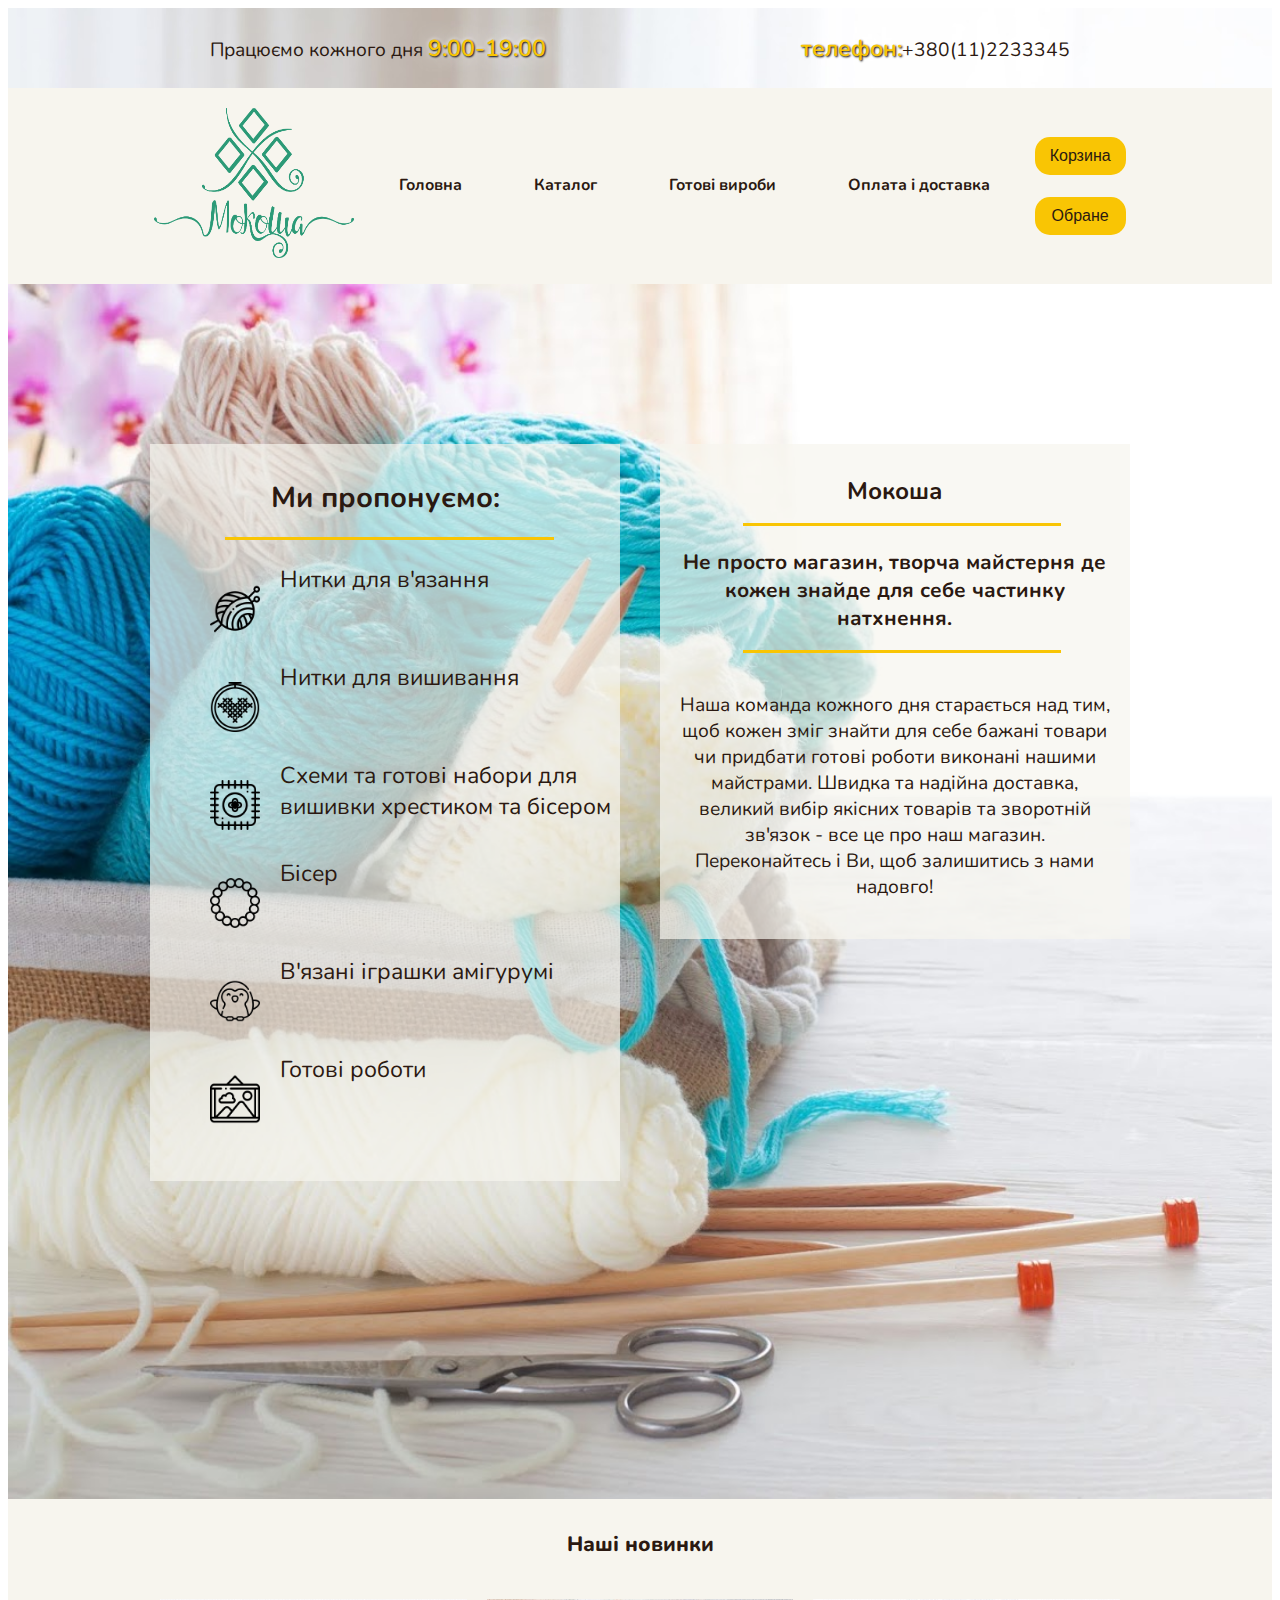
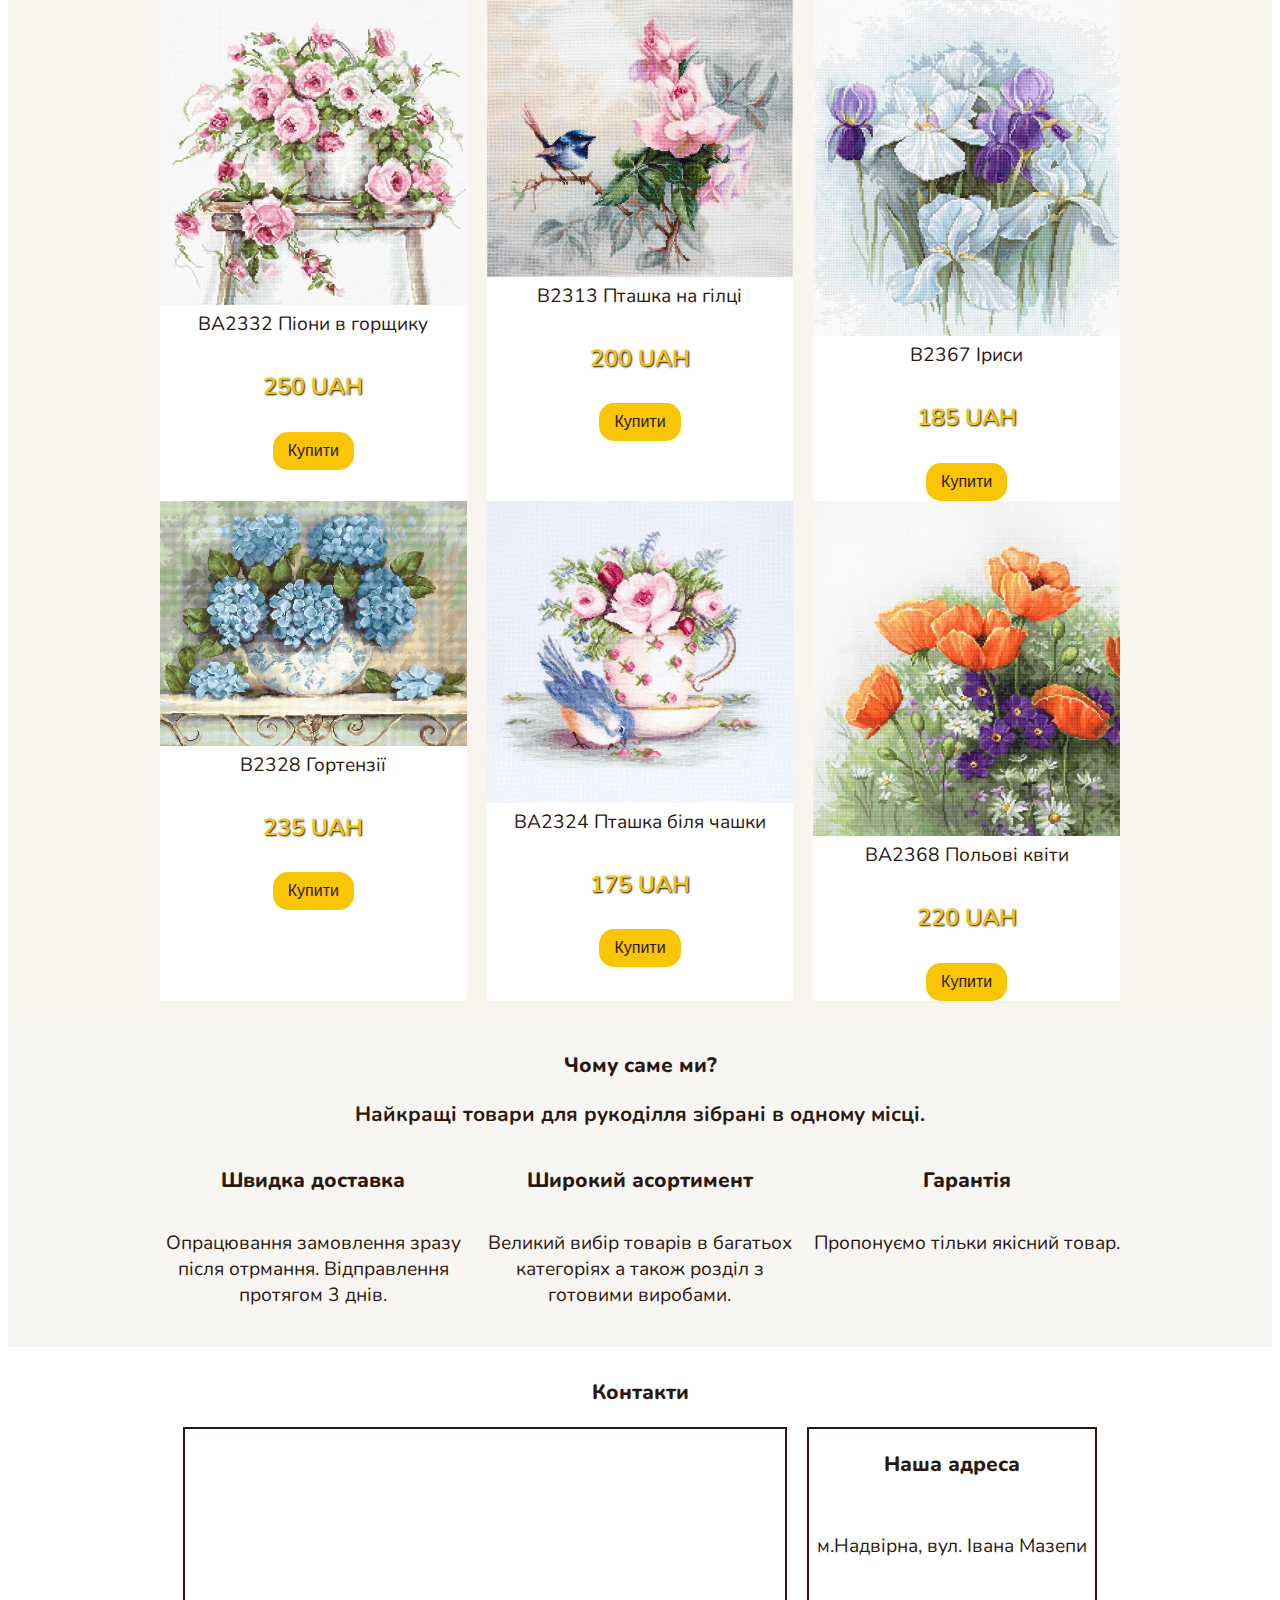
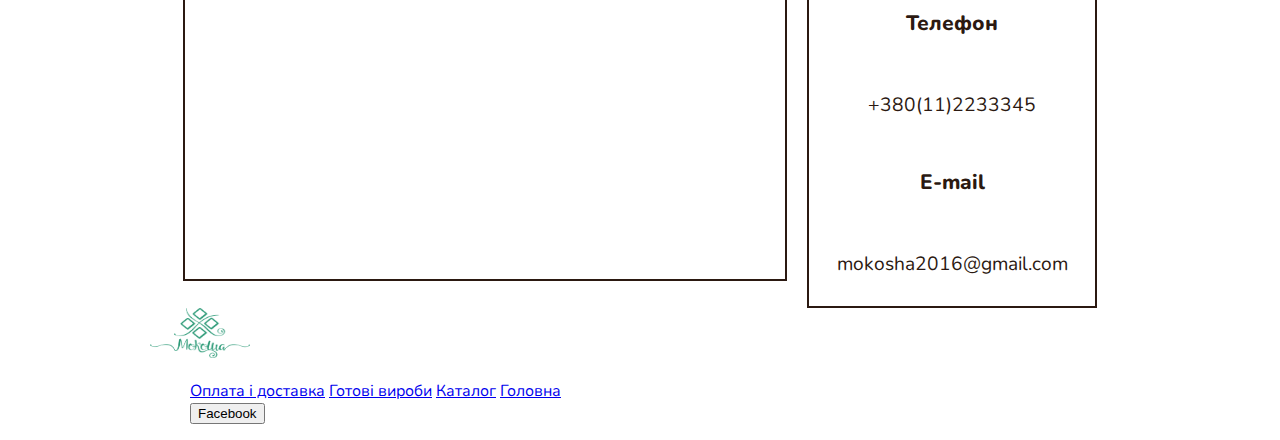
==== index.html @ 8ebbb47b "Sample" ====
<!DOCTYPE html>
<html lang="uk">

<head>
    <meta charset="UTF-8">
    <meta name="viewport" content="width=device-width, initial-scale=1.0">
    <title>Мокоша</title>
    <link rel="icon" href="img/mokosha.logo.jpg">
    <link rel="stylesheet" href="https://cdnjs.cloudflare.com/ajax/libs/font-awesome/4.7.0/css/font-awesome.min.css">
    <link rel="stylesheet" href="css/index.css">
</head>

<body>
    <header>
        <div class="subheader">
            <div class="info container">
                <ul>
                    <li>Працюємо кожного дня <span class="selected">9:00-19:00</span></li>
                    <li><span class="selected">телефон:</span>+380(11)2233345</li>
                </ul>
            </div>
        </div>
        <div class="header_body">
            <nav class="header_menu container">
                <div class="header_logo">
                    <a href="index.html">
                        <img src="img/new-logo.png" alt="Мокоша" width="200" height="150">
                    </a>
                </div>
                <div class="navbar">
                    <div class="underline">
                        <ul class="menu-list">
                            <li><a href="#головна">Головна</a></li>
                            <li><a href="#каталог">Каталог</a></li>
                            <li><a href="#готові_вироби">Готові вироби</a></li>
                            <li><a href="payment.html" target="_blank">Оплата і доставка</a></li>
                        </ul>
                    </div>
                </div>
                <div class="controls">
                    <button class="btn">Корзина</button> </br>
                    <button class="btn">Обране</button>
                </div>
            </nav>
        </div>
    </header>
    <main>
        <div class="proposition">
            <div class="container">
                <div class="textcols-left">
                    <h1>Ми пропонуємо:</h1>
                    <div class="divider"></div>
                    <ul>
                        <div class="crochet">
                            <div class="img"><img class="icon" src="img/knitting.png" alt="Вязання" width="50px"
                                    height="50px"></div>
                            <li>Нитки для в'язання</li>
                        </div>
                        <div class="crochet">
                            <div class="img"><img class="icon" src="img/embroidery.png" alt="Вишивка" width="50px"
                                    height="50px"></div>
                            <li>Нитки для вишивання</li>
                        </div>
                        <div class="crochet">
                            <div class="img"><img class="icon" src="img/sewing.png" alt="Бісер" width="50px"
                                    height="50px"></div>
                            <li>Схеми та готові набори для вишивки хрестиком та бісером</li>
                        </div>
                        <div class="crochet">
                            <div class="img"><img class="icon" src="img/beads.png" alt="Вишивка" width="50px"
                                    height="50px"></div>
                            <li>Бісер</li>
                        </div>
                        <div class="crochet">
                            <div class="img"><img class="icon" src="img/penguin.png" alt="Вишивка" width="50px"
                                    height="50px"></div>
                            <li>В'язані іграшки амігурумі</li>
                        </div>
                        <div class="crochet">
                            <div class="img"><img class="icon" src="img/paint.png" alt="Вишивка" width="50px"
                                    height="50px"></div>
                            <li>Готові роботи</li>
                    </ul>
                </div>
                <div class="textcols-right">
                    <h1>Мокоша</h1>
                    <div class="divider"></div>
                    <h2>Не просто магазин, творча майстерня де кожен знайде для себе частинку натхнення.</h2>
                    <div class="divider"></div>
                    <p>
                        Наша команда кожного дня старається над тим, щоб кожен зміг знайти для себе бажані товари чи
                        придбати готові
                        роботи виконані нашими майстрами.
                        Швидка та надійна доставка, великий вибір якісних товарів та зворотній зв'язок - все це про
                        наш
                        магазин.
                        Переконайтесь і Ви, щоб залишитись з нами надовго!
                    </p>
                </div>
            </div>
        </div>
        <section id="products-list">
            <div class="container">
                <h3>Наші новинки</h3>
                <div class="new-products">
                    <div class="pictures">
                        <img src="img/flower-pink.jpeg" alt="Піони" class="adaptive">
                        <a href="notebook.html">BA2332 Піони в горщику</a>
                        <p><span class="selected">250 UAH </span></p>
                        <button class="products-button"> Купити </button>
                    </div>
                    <div class="pictures">
                        <img src="img/bird.jpg" alt="Пташка" class="adaptive">
                        <a href="notebook.html">B2313 Пташка на гілці</a>
                        <p> <span class="selected">200 UAH </span></p>
                        <button class="products-button"> Купити </button>
                    </div>
                    <div class="pictures">
                        <img src="img/iris.jpg" alt="Іриси" class="adaptive">
                        <a href="notebook.html">B2367 Іриси</a>
                        <p> <span class="selected">185 UAH </span></p>
                        <button class="products-button"> Купити </button>
                    </div>
                    <div class="pictures">
                        <img src="img/flower-blue.jpg" alt="Голубі квіти" class="adaptive">
                        <a href="notebook.html">B2328 Гортензії</a>
                        <p> <span class="selected">235 UAH </span></p>
                        <button class="products-button"> Купити </button>
                    </div>
                    <div class="pictures">
                        <img src="img/bird-cup.jpg" alt="Пташка біля чашки" class="adaptive">
                        <a href="notebook.html">BA2324 Пташка біля чашки</a>
                        <p> <span class="selected">175 UAH </span></p>
                        <button class="products-button"> Купити </button>
                    </div>
                    <div class="pictures">
                        <img src="img/flower-red.jpg" alt="Маки" class="adaptive">
                        <a href="notebook.html">BA2368 Польові квіти</a>
                        <p> <span class="selected">220 UAH </span></p>
                        <button class="products-button"> Купити </button>
                    </div>
                </div>
            </div>
        </section>
        <section id="why-us">
            <div class="container">
                <h3>Чому саме ми?</h3>
                <h2>Найкращі товари для рукоділля зібрані в одному місці.</h2>
                <div class="choose-us">
                    <div class="column1">
                        <h3>Швидка доставка</h3>
                        <p>Опрацювання замовлення зразу після отрмання. Відправлення протягом 3 днів.</p>
                    </div>
                    <div class="column2">
                        <h3>Широкий асортимент</h3>
                        <p>Великий вибір товарів в багатьох категоріях а також розділ з готовими виробами.</p>
                    </div>
                    <div class="column3">
                        <h3>Гарантія</h3>
                        <p>Пропонуємо тільки якісний товар.</p>
                    </div>
                </div>
            </div>
        </section>
        <section id="contacts">
            <div class="container">
                <h3>Контакти</h3>
                <div class="map">
                    <iframe
                        src="https://www.google.com/maps/embed?pb=!1m18!1m12!1m3!1d622.1805785042808!2d24.56823233438469!3d48.6345446676721!2m3!1f0!2f0!3f0!3m2!1i1024!2i768!4f13.1!3m3!1m2!1s0x473732f13be8ebcd%3A0x3948880768975fbc!2z0LLRg9C70LjRhtGPINCT0LXRgtGM0LzQsNC90LAg0JzQsNC30LXQv9C4LCA0LCDQndCw0LTQstGW0YDQvdCwLCDQhtCy0LDQvdC-LdCk0YDQsNC90LrRltCy0YHRjNC60LAg0L7QsdC70LDRgdGC0YwsIDc4NDAw!5e0!3m2!1sru!2sua!4v1612436521839!5m2!1sru!2sua"
                        width="600" height="450" frameborder="0" style="border:0;" allowfullscreen=""
                        aria-hidden="false" tabindex="0"></iframe>
                </div>
                <div class="address">
                    <h3>Наша адреса</h3>
                    <p>м.Надвірна, вул. Івана Мазепи</p>
                    <h3>Телефон</h3>
                    <p>+380(11)2233345</p>
                    <h3>E-mail</h3>
                    <p>mokosha2016@gmail.com</p>
                </div>
            </div>
        </section>
    </main>
    <footer>
        <div class="container">
            <div class="footer-logo">
                <a href="#головна"><img src="img/new-logo.png" alt="Мокоша" width="100" height="50"></a>
            </div>
            <ul>
            <a href="payment.html">Оплата і доставка</a>
            <a href="#готові_вироби">Готові вироби</a>
            <a href="#каталог">Каталог</a>
            <a href="#головна">Головна</a>
            <form action="https://www.facebook.com/mokosharukodillya/?view_public_for=492783671109641">
                <input type="submit" value="Facebook" />
            </form>
            </ul>
        </div>
    </footer>
</body>

</html>
---- css/index.css ----
@import url('https://fonts.googleapis.com/css2?family=Nunito:wght@300;400;600;700;800&display=swap');

:root {
    font-family: 'Nunito', sans-serif;
    --main-color: #2b1911;
    --accent-color: white;
    scroll-behavior: smooth;
}

.container {
    max-width: 980px;
    margin: auto;
}

.subheader {
    background-image: url(../img/light-back.jpg);
    background-size: cover;
}


.info ul{
    list-style-type: none;
    display: flex;
    justify-content: space-between;
    flex-wrap: wrap;
    align-items: center;
    padding: 0 60px 0 60px;
    height: 80px;
    color: var(--main-color);
    font-size: 1.2em;
    font-weight: 400; 
    margin-top: 0;
    margin-bottom: 0;
}

.selected {
    color: #F9C504;
    font-weight: 600;
    font-style: bold;
    font-size: 1.2em;
    text-shadow: 1px 1px 2px black, 0 0 1em white, 0 0 0.2em white;
}

.header_body {
  background-color: #F7F5EE;  
  padding: 20px;
}

header nav {
    display: flex;
    flex-direction: row;
    justify-content: space-around;
    align-items: center; 
    background-color: #F7F5EE;
    padding: 20px;
    margin: 0;
    padding-bottom: 0px;
    padding: 0 0 0 0;
}
.header_logo {
  padding-right: 0;
  padding: 0 0 0 0;
}

header nav .navbar ul {
    display: flex;
    list-style-type: none;  
    padding: 0 0 0 0; 
}
 ul .menu-list {
    padding: 0 0 0 0;
 }

.menu-list a {
    float: left;
    margin: 0 20px;
    text-decoration: none;
    color: var(--main-color);
    font-size: 1em;
    font-weight: 700;
    padding-left: 0;
}

.underline {
    overflow: hidden;
    background-color: #F7F5EE;
  }
  
.underline a {
    float: left;
    padding: 14px 16px;
    border-bottom: 3px solid transparent;
  }
  
.underline a:hover {
    border-bottom: 3px solid #F9C504;
  }
  
.underline a.active {
    border-bottom: 3px solid #F9C504;
  }
  
.controls {
    display: flex;
    flex-direction: column;
    justify-content: space-around;
}

.controls .btn {
    display: flex;
    flex-direction: column;
    justify-content: space-around;
    flex-wrap: wrap;
    padding: 10px 15px;
    font-size: 1rem;
    cursor: pointer;
    text-align: center;
    text-decoration: none;
    outline: none;
    color: var(--main-color);
    background-color: #F9C504;
    border: none;
    border-radius: 15px;
}

.controls .btn:hover {background-color: #F9C504}

.controls .btn:active {
    background-color: #F9C504;
    transform: translateY(4px);
}

.controls .btn {
    display: flex;
    flex-flow: column wrap;
    justify-content: space-around;
}

 header nav .controls .fa {
     display: block;
}

.controls .btn {
    display: flex;
    flex-direction: column;
}

.products-button {
    display: inline-block;
    flex-wrap: wrap;
    padding: 10px 15px;
    font-size: 1rem;
    cursor: pointer;
    text-align: center;
    text-decoration: none;
    outline: none;
    color: var(--main-color);
    background-color: #F9C504;
    border: none;
    border-radius: 15px;

}

.products-button:hover {background-color: #F9C504}

.products-button:active {
    background-color: #F9C504;
    transform: translateY(4px);
}

main .proposition {
    background-image: url(../img/backgound2.jpg);
    background-size: cover;
    color: var(--main-color);
    padding: 10em 5em 35em 5em;
}

.textcols-left {
	float: left;
    width: 48%;
    background: rgba(247,245,238,0.7);
    list-style-type: none;
    font-size: 1.2em;
    padding: 15px 0 10px 0;
}
.textcols-right {
	margin-left: 52%;
    background: rgba(247,245,238,0.7);
    padding: 15px 8px 10px 8px;
}

.news {
    padding: 5em 5em 35em 5em;
}

.carousel-container {
    max-width: 500px;
    margin: auto;
    height: 20px;
}

main .textcols-item {
    display: flex;
	flex-direction: column;
	flex-basis: 100%;
	flex: 1;
    height: 48%;
    background-color: #F7F5EE;
    margin: 17px;
    padding: 3em;
}

.textcols-item + .textcols-item {
    margin-left: 4%;
    background: rgba(247,245,238,0.5);
    margin: 17px;
}

.crochet {
    display: flex;
    list-style-type: none;
    font-size: 1.2em;
    font-weight: 400;
    padding: 0;
}

.divider {
    height: 5px;
    width: 70%;
    position: relative;
    border-top: 3px solid #F9C504;
    margin: 0 10px 0 75px;
    display: flex;
    flex-wrap: wrap;
    
}

.icon {
    margin: 20px;
}

#products-list{
 background-color: #F7F5EE;
 padding: 10px 0 20px 0;
}

.new-products {
    display: grid;
    grid-template-columns: 1fr 1fr 1fr;
    padding-top: 20px;
}
.adaptive {
    width: 100%;
    height: auto;
}

.pictures{
 text-align: center;
 margin:0 10px 0 10px;
 background-color: white;
}

.pictures a {
    text-decoration: none;
    text-align: center;
    color: var(--main-color);
    font-size: 1.2em;
}

h1 {
    color: var(--main-color);
    font-size: 1.5em;
    font-weight: 700; 
    text-align: center; 
}

h2 {
   text-align: center;
   color: var(--main-color);
   font-size: 1.3em;
   font-weight: 700;  
}

h3 {
   text-align: center;
   color: var(--main-color);
   font-size: 1.3em;
   font-weight: 800;
}

p {
    color: var(--main-color);
    padding: 15px 8px 10px 8px;
    text-align: center;
    font-size: 1.2em;
}

.news img {
   padding: 0.7rem;
}

#why-us {
   background-image: url(../img/light-back.jpg);
   box-shadow: inset 0 0 0 1000px rgba(242,237,232,0.5);
   background-attachment: fixed;
   background-position: center;
   background-repeat: no-repeat;
   background-size: cover;
   margin: 0 0 10px 0;
   padding: 10px 0 10px 0;
}

.choose-us {
    display: grid;
    grid-template-columns: 1fr 1fr 1fr;
}

#contacts{
    display: flex;
}

.map {
    display: flex;
    float: left;
    border: 2px solid var(--main-color);
    margin-right: 20px;
 
}

.address {
    display: flex;
    float: right;
    flex-direction: column;
    border: 2px solid var(--main-color);
   
}
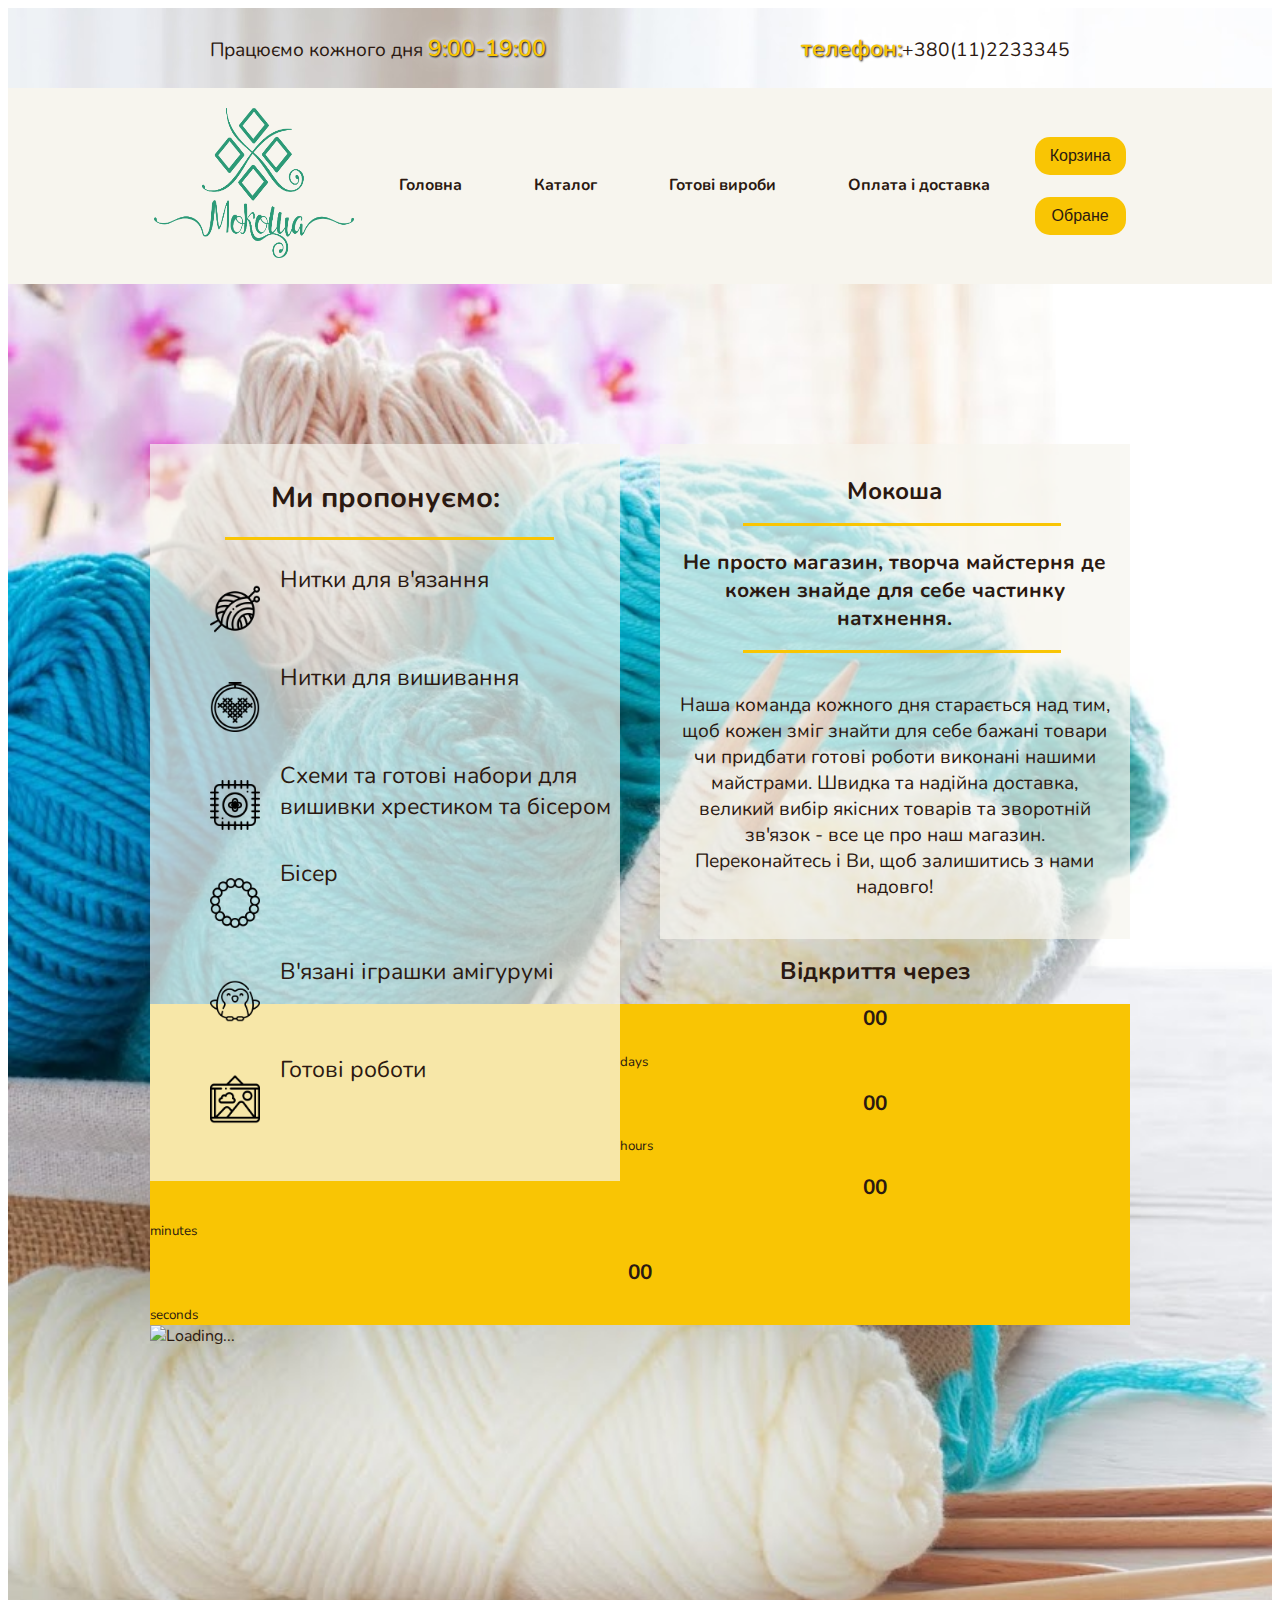
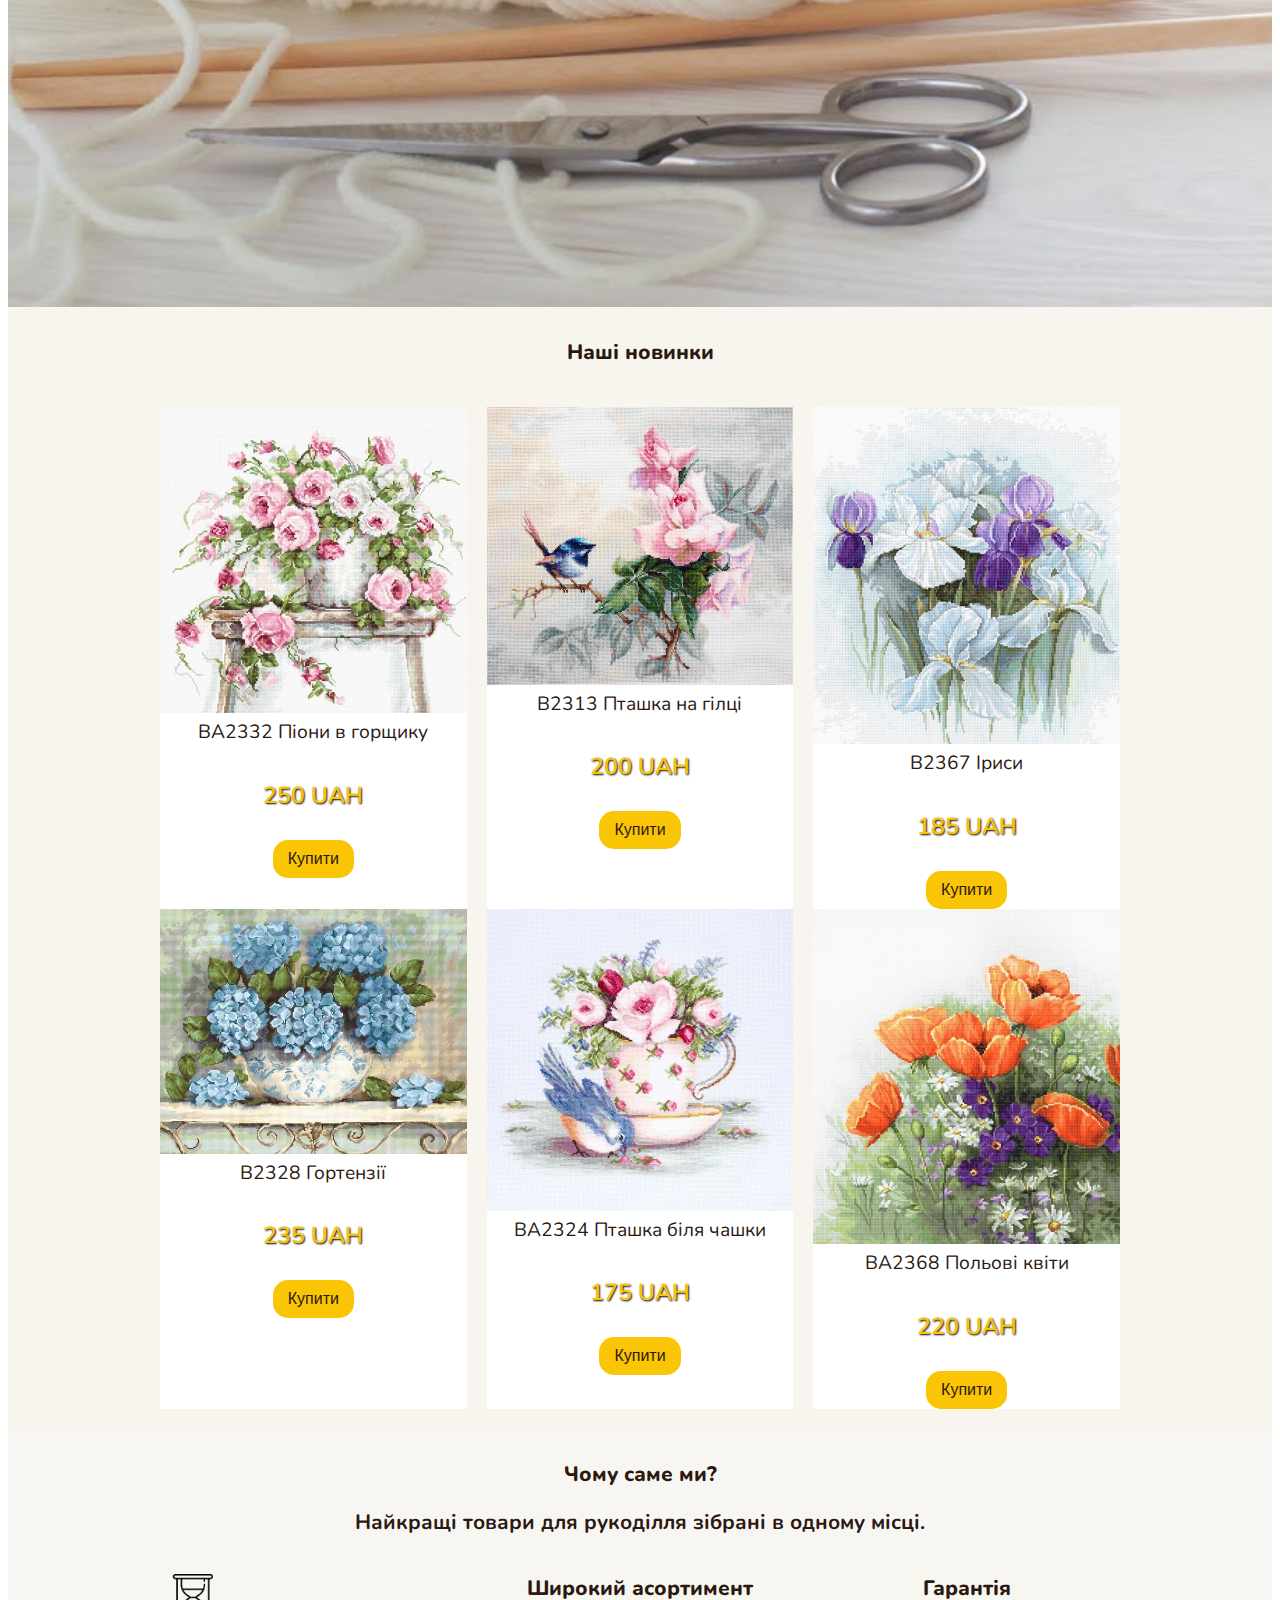
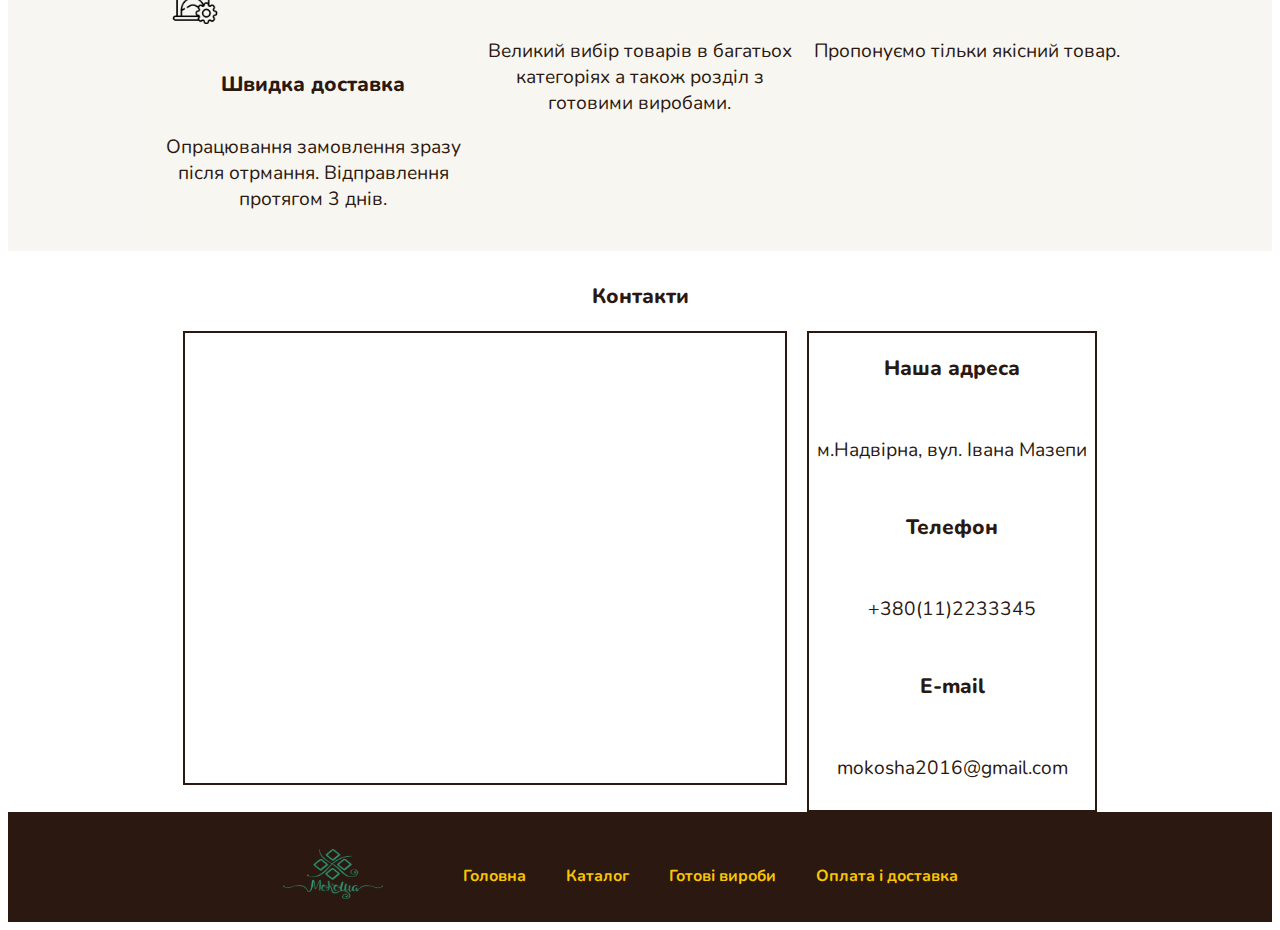
==== commit f76c48f6: "Mokosha" ====
--- a/index.html
+++ b/index.html
@@ -97,6 +97,31 @@
                         Переконайтесь і Ви, щоб залишитись з нами надовго!
                     </p>
                 </div>
+                <div class="countdown-clock">
+                   
+                    <h1>Відкриття через</h1>
+
+                    <div id="countdown" class="countdown">
+                        <div class="time">
+                            <h2 id="days">00</h2>
+                            <small>days</small>
+                        </div>
+                        <div class="time">
+                            <h2 id="hours">00</h2>
+                            <small>hours</small>
+                        </div>
+                        <div class="time">
+                            <h2 id="minutes">00</h2>
+                            <small>minutes</small>
+                        </div>
+                        <div class="time">
+                            <h2 id="seconds">00</h2>
+                            <small>seconds</small> 
+
+                        </div>
+                    </div>
+                </div>
+                <img src="./img/spinner.gif" alt="Loading..." id="loading" class="loading" />
             </div>
         </div>
         <section id="products-list">
@@ -148,6 +173,8 @@
                 <h2>Найкращі товари для рукоділля зібрані в одному місці.</h2>
                 <div class="choose-us">
                     <div class="column1">
+                        <div class="center-icon"><img class="icon" src="img/time-management.png" alt="Швидка доставка"
+                                width="50px" height="50px"></div>
                         <h3>Швидка доставка</h3>
                         <p>Опрацювання замовлення зразу після отрмання. Відправлення протягом 3 днів.</p>
                     </div>
@@ -183,21 +210,23 @@
         </section>
     </main>
     <footer>
-        <div class="container">
-            <div class="footer-logo">
-                <a href="#головна"><img src="img/new-logo.png" alt="Мокоша" width="100" height="50"></a>
-            </div>
-            <ul>
-            <a href="payment.html">Оплата і доставка</a>
-            <a href="#готові_вироби">Готові вироби</a>
-            <a href="#каталог">Каталог</a>
-            <a href="#головна">Головна</a>
-            <form action="https://www.facebook.com/mokosharukodillya/?view_public_for=492783671109641">
-                <input type="submit" value="Facebook" />
-            </form>
-            </ul>
-        </div>
+        <section id="last-info">
+            <div class="container">
+                <div class="footer-logo">
+                    <a href="#головна"><img src="img/new-logo.png" alt="Мокоша" width="100" height="50"></a>
+                </div>
+                <div class="infobox">
+                    <ul>
+                        <a href="payment.html">Оплата і доставка</a>
+                        <a href="#готові_вироби">Готові вироби</a>
+                        <a href="#каталог">Каталог</a>
+                        <a href="#головна">Головна</a>
+                    </ul>
+                </div>
+            </div>
+        </section>
     </footer>
+    <script src="js/index.js"></script>
 </body>
 
 </html>--- a/css/index.css
+++ b/css/index.css
@@ -335,3 +335,64 @@
    
 }
 
+#last-info {
+    background-color: var(--main-color);
+    background-size: cover;
+    display: flex;
+    justify-content: space-around;
+    padding: 20px 5px 0 5px;
+    border: 20px 5px 0 5px;
+    height: 90px;
+}
+
+.footer-logo {
+    display: flex;
+    float: left;
+    flex-direction: column;
+}
+
+.infobox {
+    display: flex;
+    float: right;
+    flex-direction: row;
+    justify-content: space-around;
+    list-style-type: none;
+    margin: 0 20px;
+    text-decoration: none;
+    color: var(--main-color);
+    font-size: 1em;
+    font-weight: 700;
+    padding-left: 0;
+}
+
+.infobox ul a {
+    display: flex;
+    float: right;
+    flex-direction: row;
+    justify-content: space-around;
+    list-style-type: none;
+    margin: 0 20px;
+    text-decoration: none;
+    color:#F9C504;
+}
+
+.column1, .column2, .column3 {
+    background: rgba(247,245,238,0.5);
+}
+
+.countdown {
+    display: block;
+    justify-content: space-around;
+    background-color: #F9C504;
+
+}
+
+
+
+#year .year{
+    display: flex;
+    align-items: center;
+    justify-content: center;
+    
+}
+
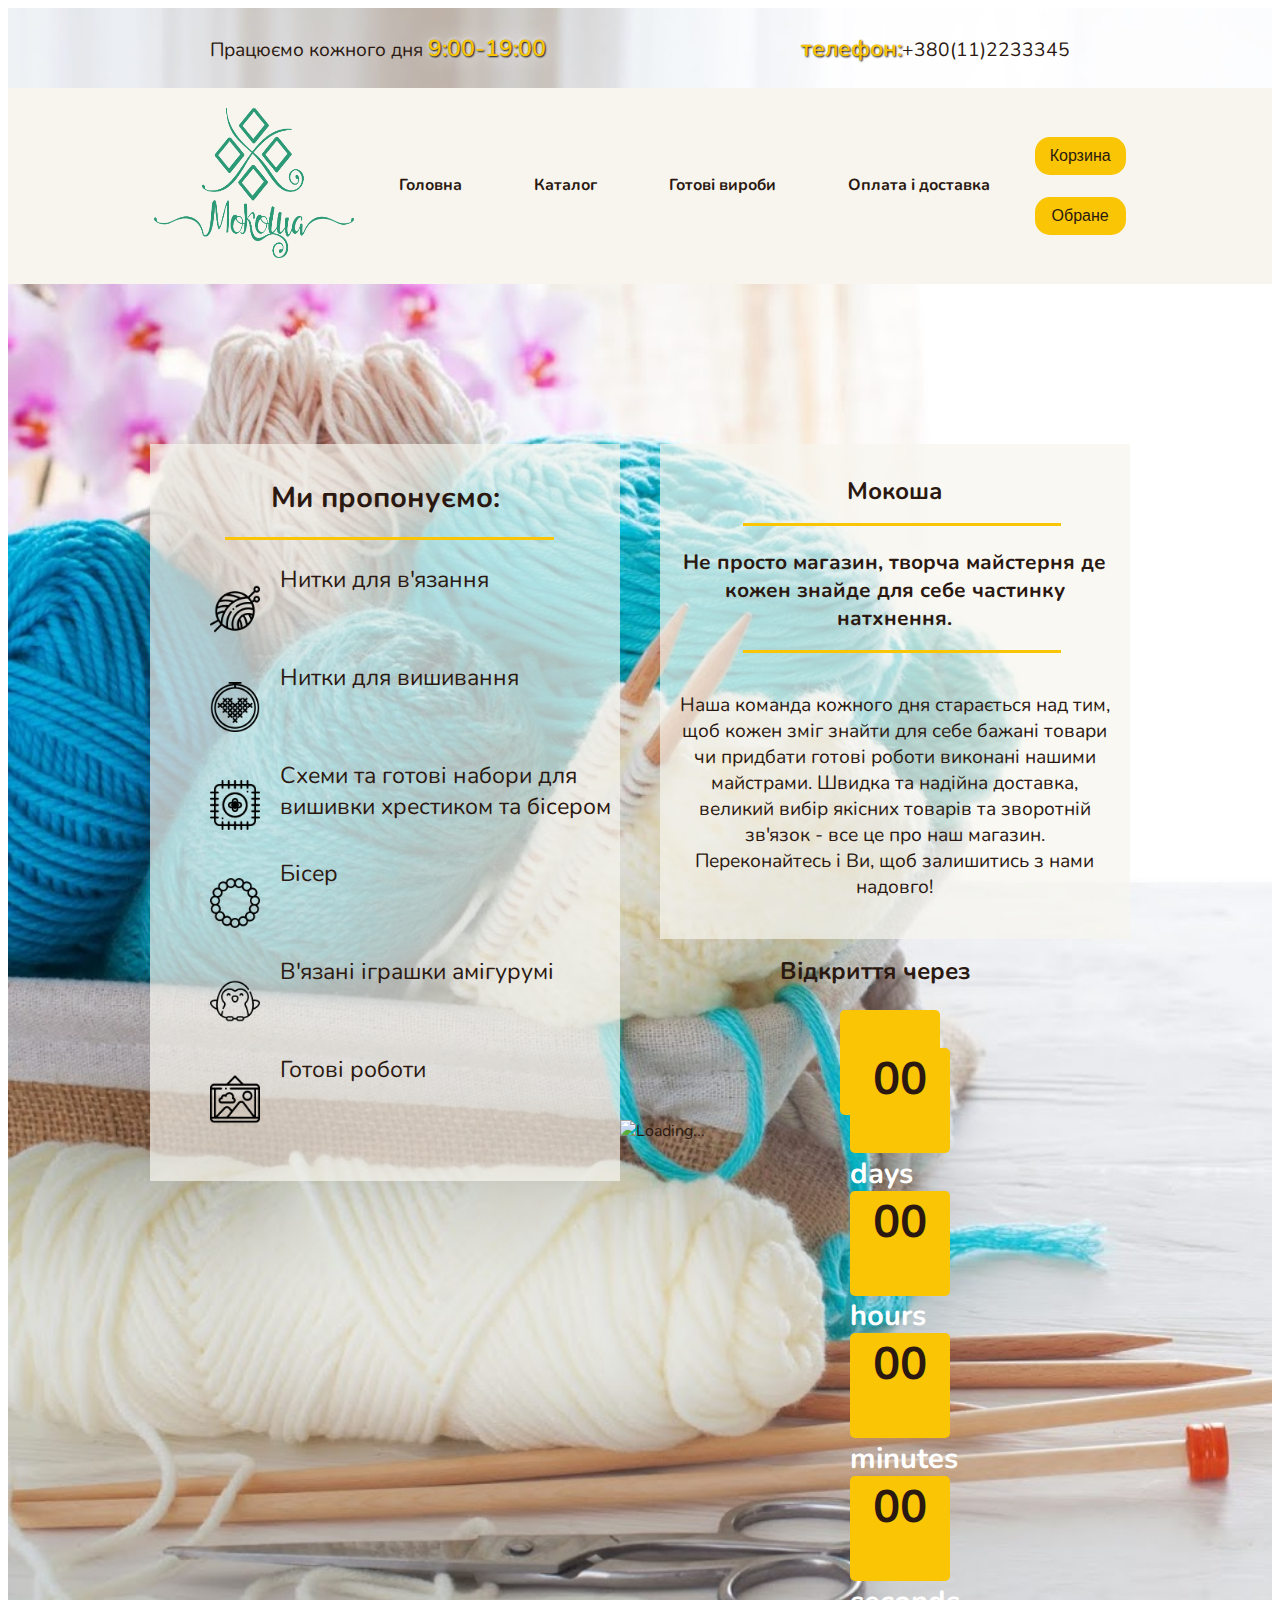
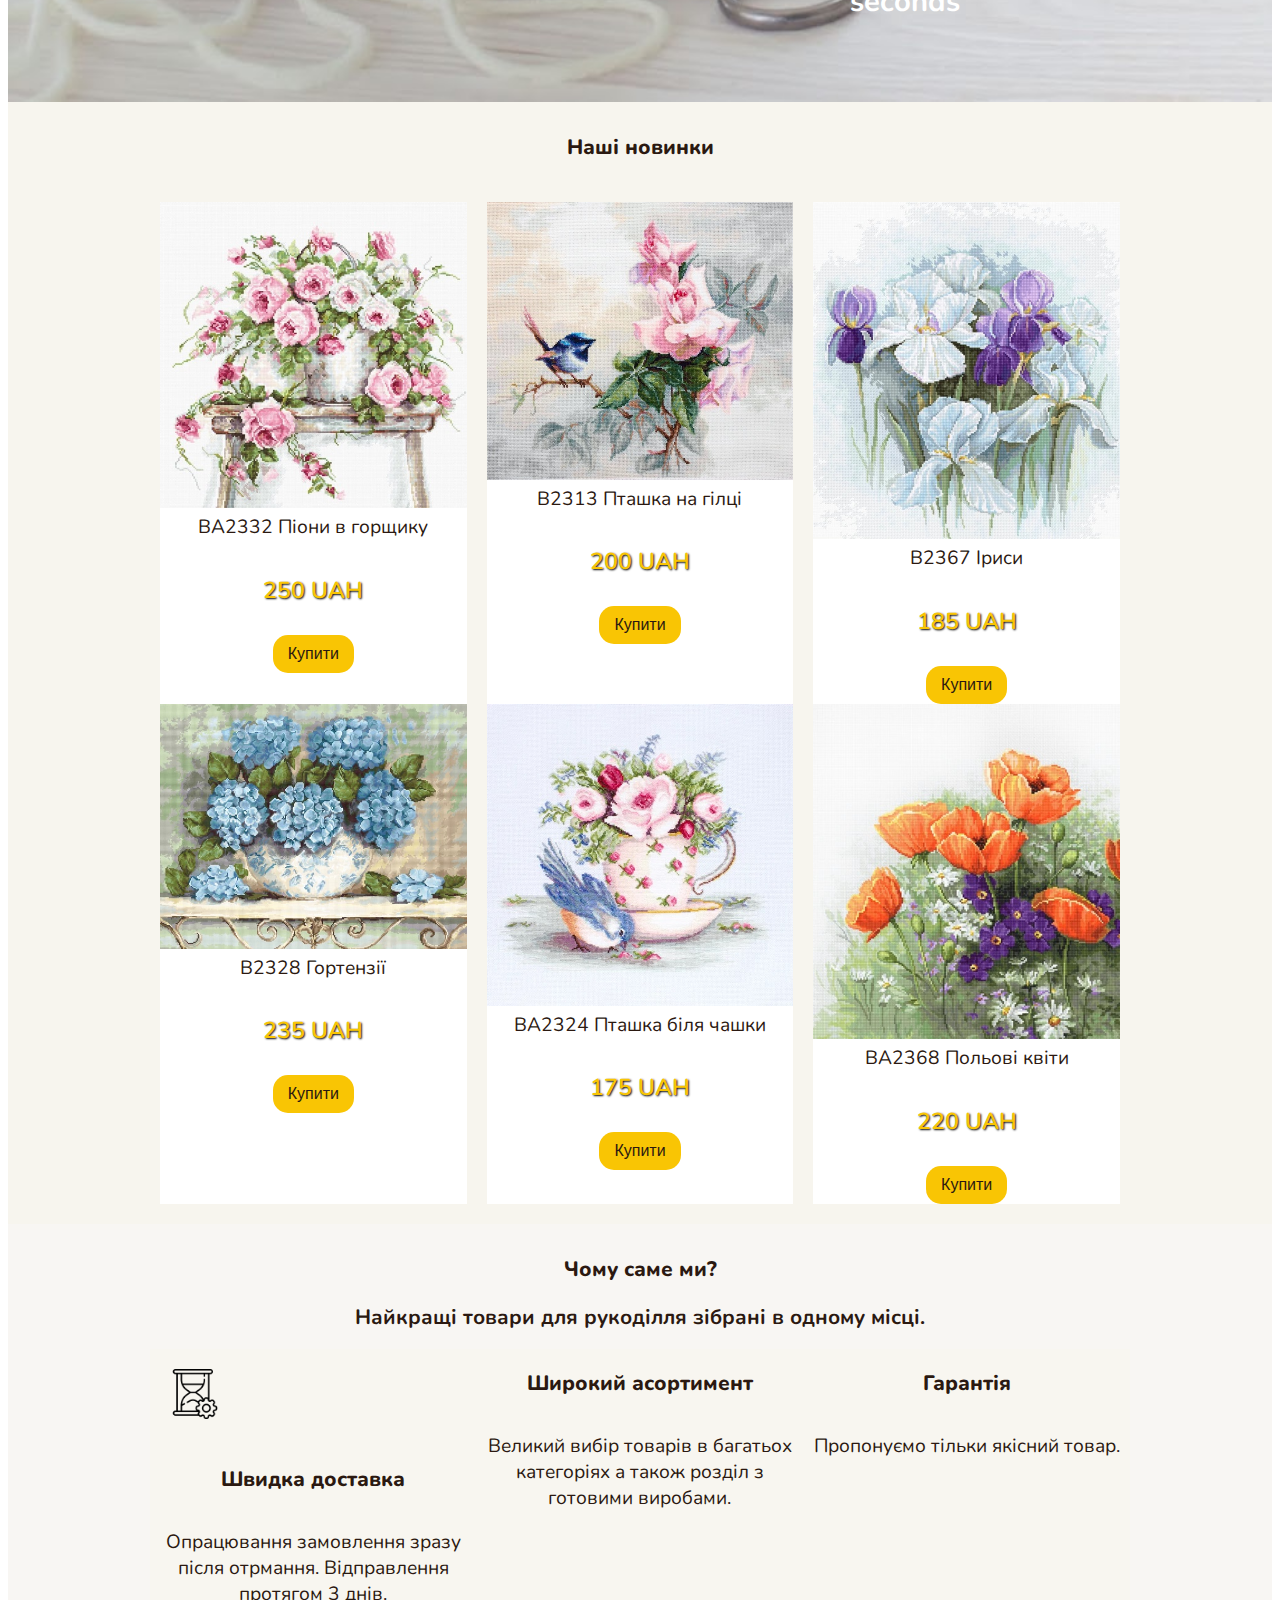
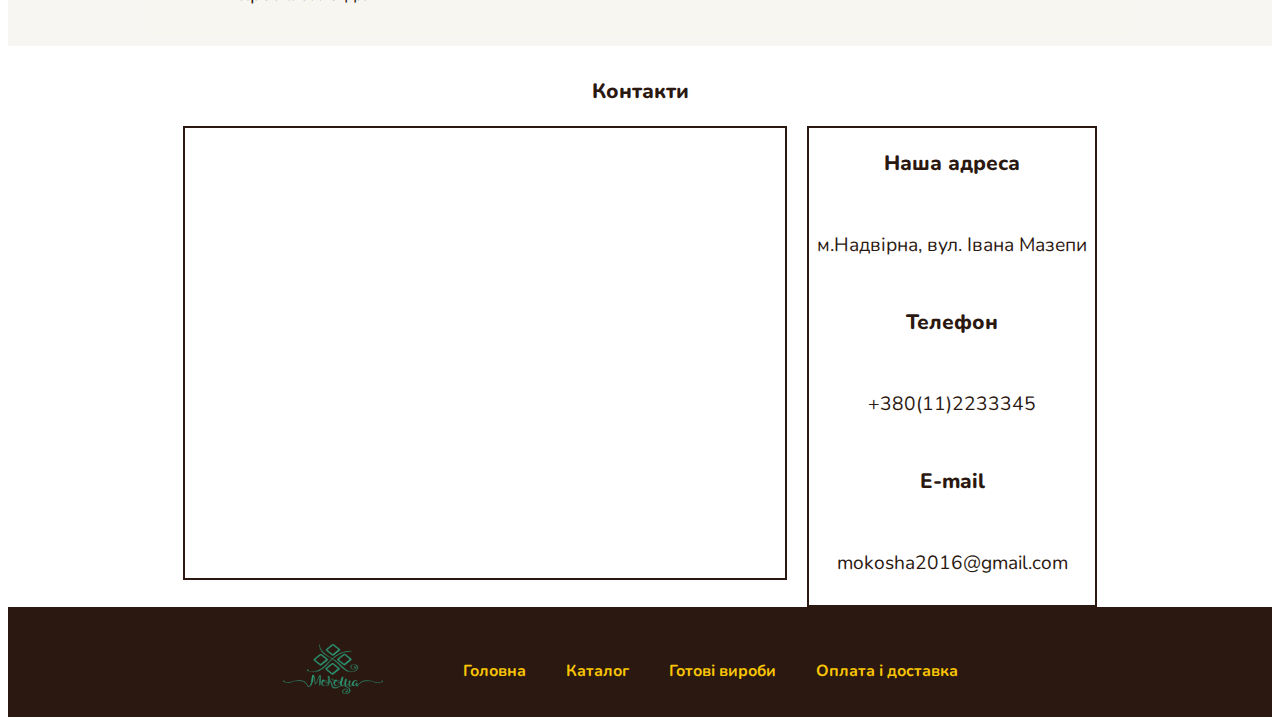
==== commit b55b3c33: "MokoshaJS" ====
--- a/index.html
+++ b/index.html
@@ -97,11 +97,16 @@
                         Переконайтесь і Ви, щоб залишитись з нами надовго!
                     </p>
                 </div>
+                <!--<div id="timer" class="flex-wrap d-flex justify-content-center">
+                    <div id="days" class="align-items-center flex-column d-flex justify-content-center"></div>
+                    <div id="hours" class="align-items-center flex-column d-flex justify-content-center"></div>
+                    <div id="minutes" class="align-items-center flex-column d-flex justify-content-center"></div>
+                    <div id="seconds" class="align-items-center flex-column d-flex justify-content-center"></div>
+                </div>-->
+
+                <h1>Відкриття через</h1>
                 <div class="countdown-clock">
-                   
-                    <h1>Відкриття через</h1>
-
-                    <div id="countdown" class="countdown">
+                    <div id="countdown">
                         <div class="time">
                             <h2 id="days">00</h2>
                             <small>days</small>
@@ -116,11 +121,10 @@
                         </div>
                         <div class="time">
                             <h2 id="seconds">00</h2>
-                            <small>seconds</small> 
-
-                        </div>
-                    </div>
-                </div>
+                            <small>seconds</small>
+                        </div>
+                    </div>
+               </div>
                 <img src="./img/spinner.gif" alt="Loading..." id="loading" class="loading" />
             </div>
         </div>
--- a/css/index.css
+++ b/css/index.css
@@ -380,19 +380,33 @@
     background: rgba(247,245,238,0.5);
 }
 
-.countdown {
-    display: block;
-    justify-content: space-around;
-    background-color: #F9C504;
-
-}
-
-
-
-#year .year{
-    display: flex;
-    align-items: center;
-    justify-content: center;
-    
-}
-
+#countdown {
+    justify-content: space-around;
+    background-color: #F9C504;
+}
+
+.countdown-clock {
+    display: flex;
+    flex-direction: row;
+    justify-content: space-around;
+    padding: 7px 0 5px 30px;
+}
+
+.countdown-clock div {
+    background-color: #F9C504;
+    color: #ffffff;
+    width: 100px;
+    height: 105px;
+    border-radius: 5px;
+    font-size: 35px;
+    font-weight: 700;
+    margin-left: 10px;
+    margin-right: 10px;
+ }
+
+ .small {
+     display: block;
+     align-items: center;
+ }
+
+ 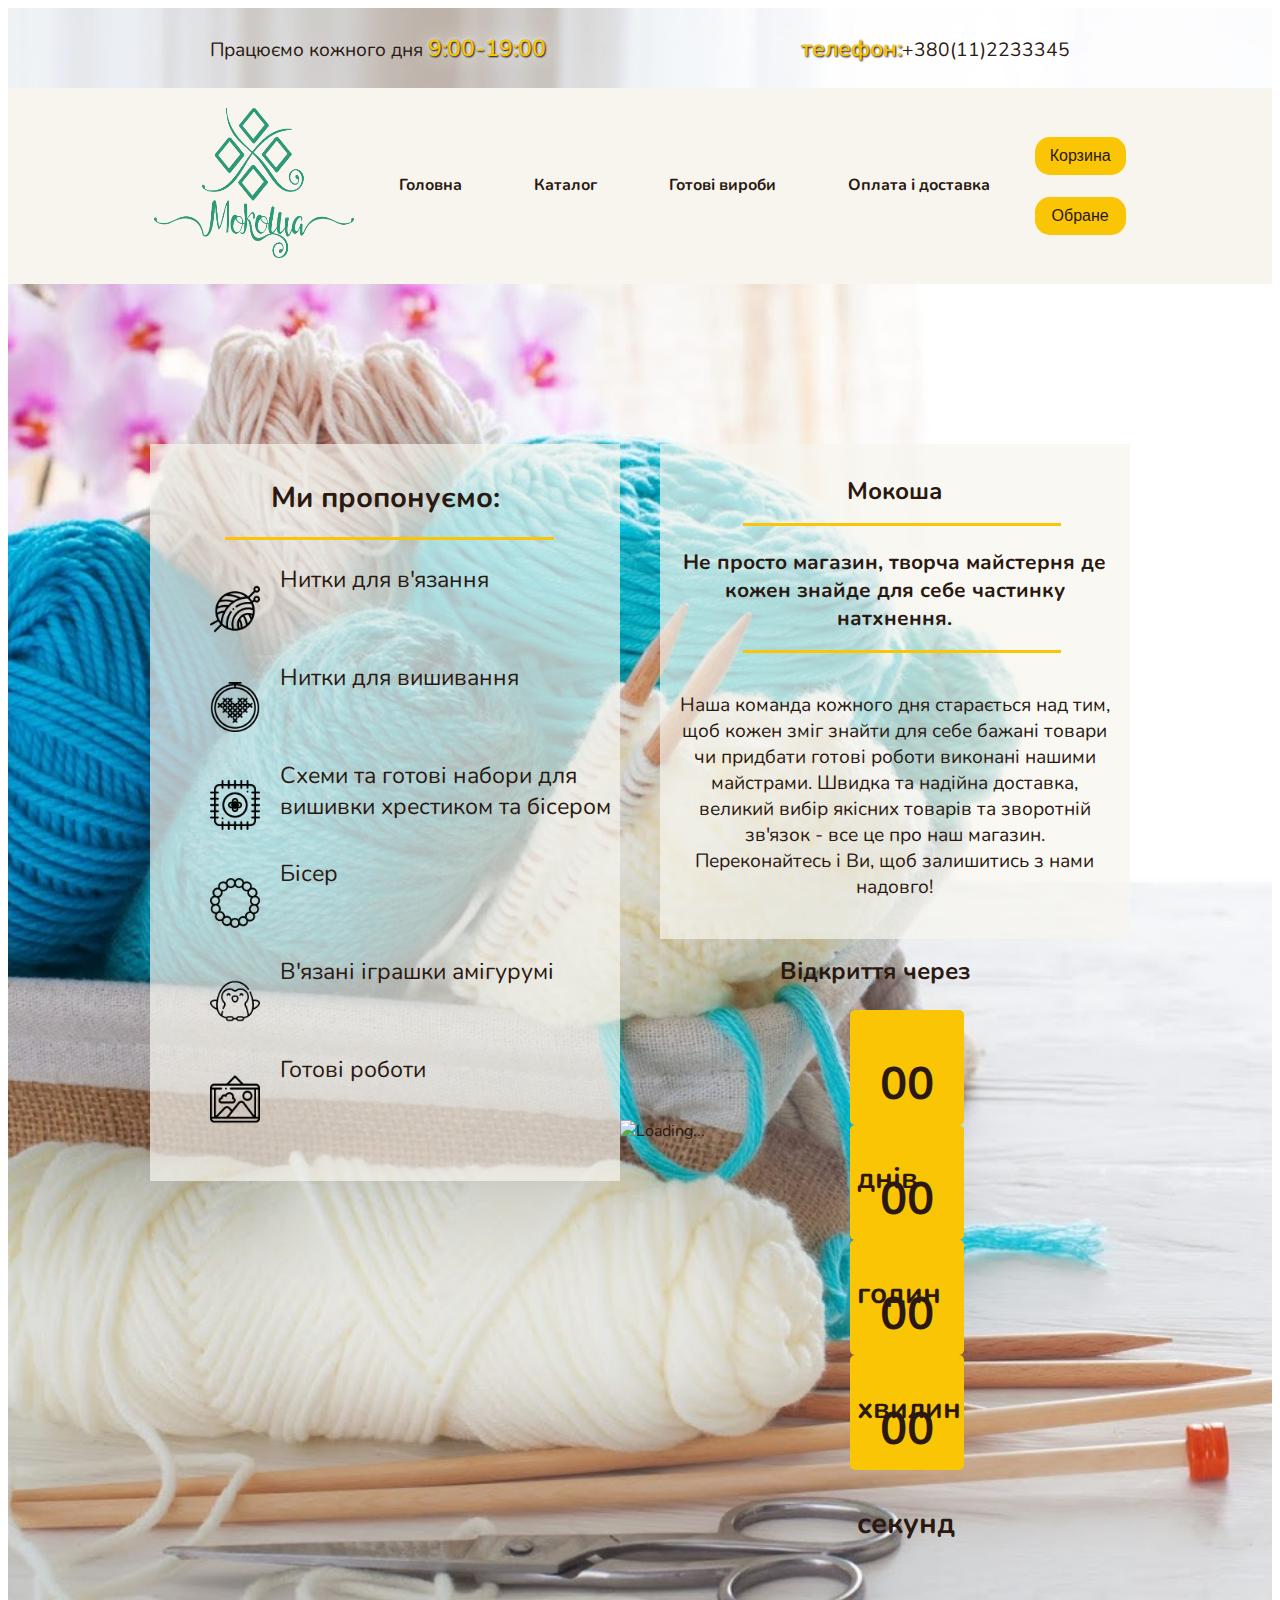
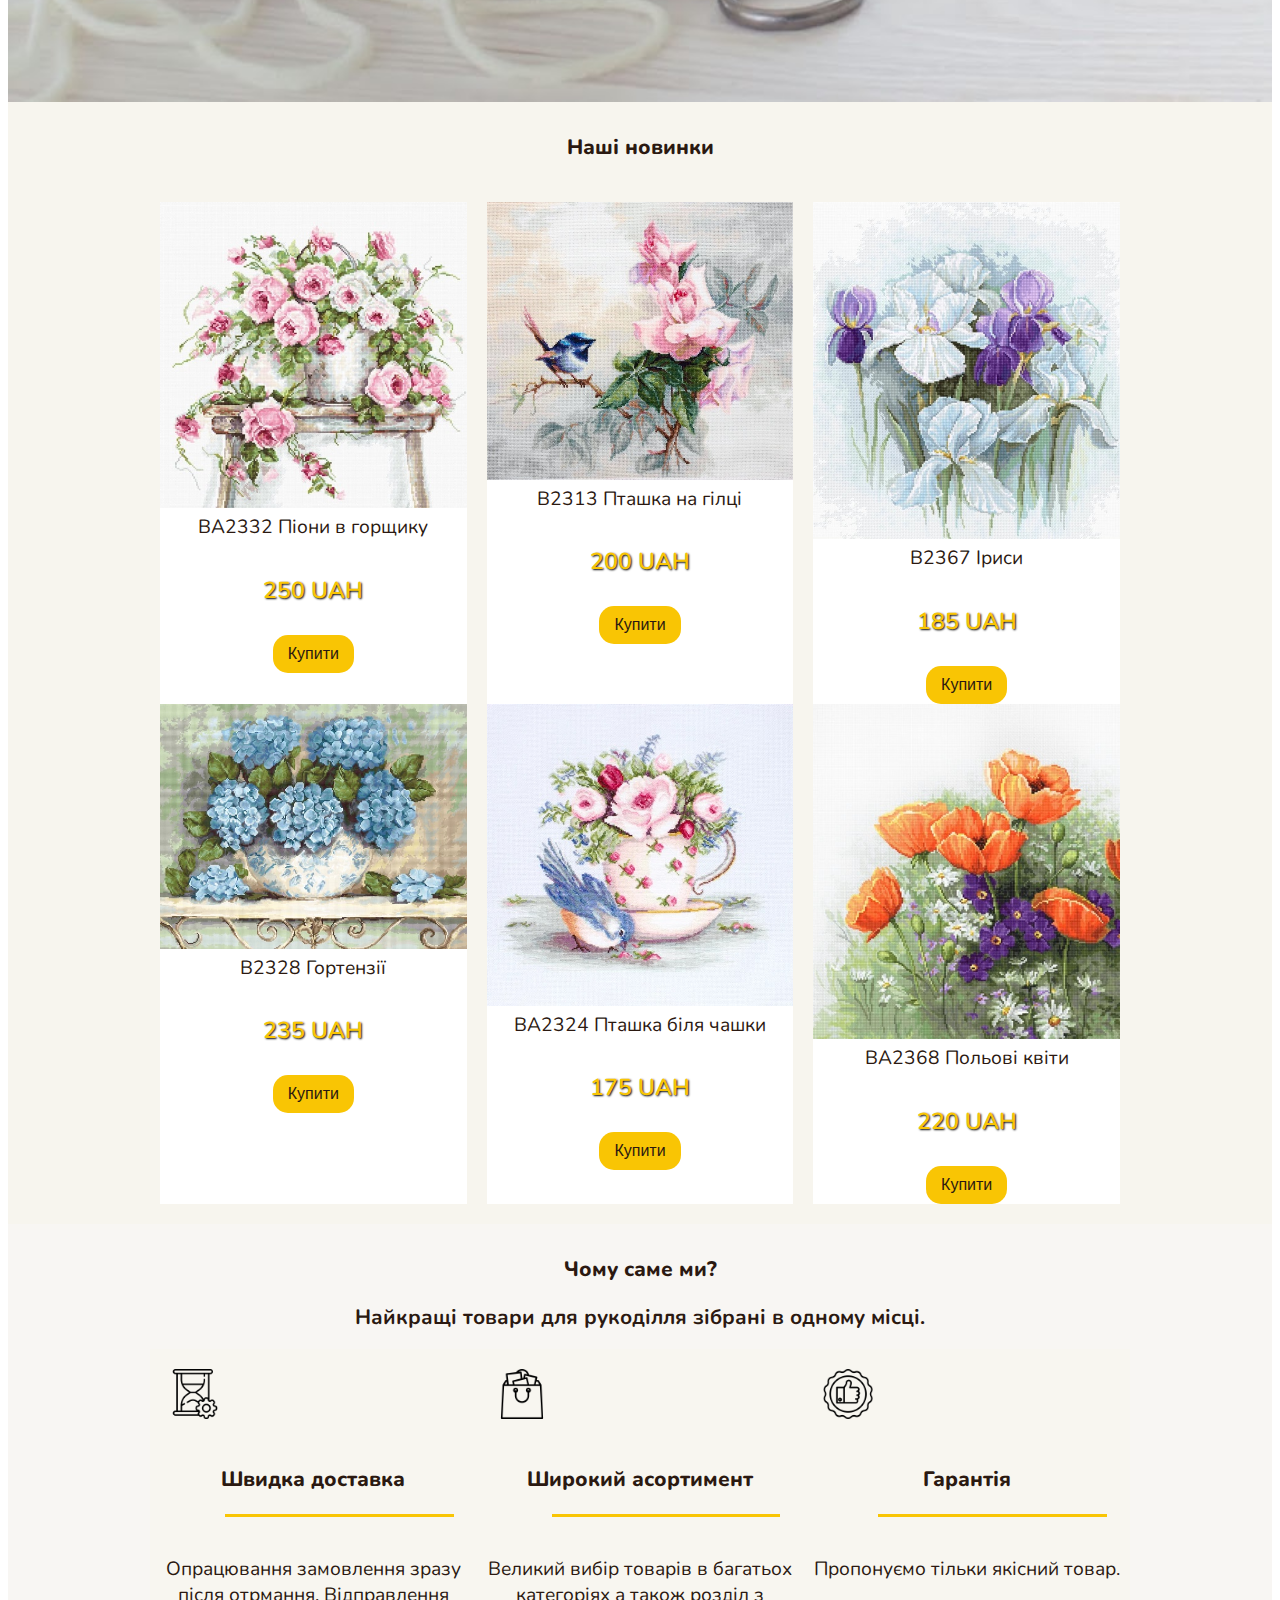
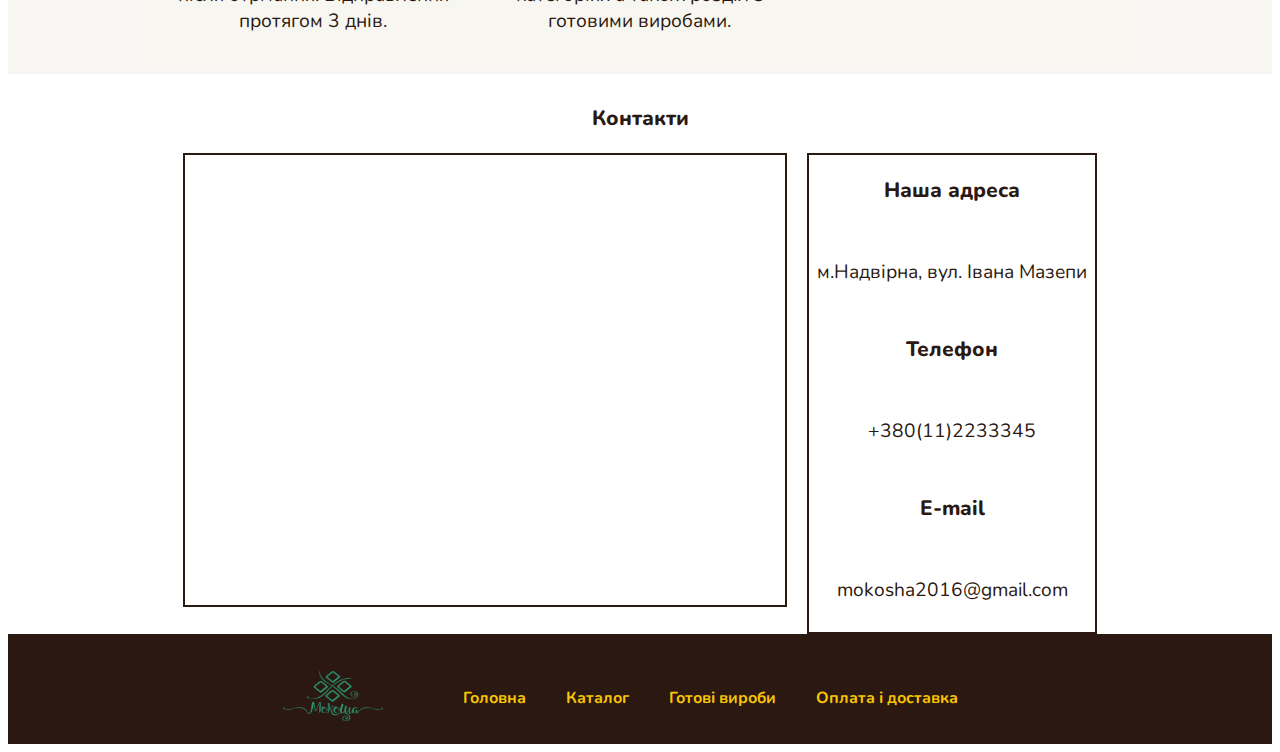
==== commit d159a791: "Mokosha" ====
--- a/index.html
+++ b/index.html
@@ -21,7 +21,7 @@
             </div>
         </div>
         <div class="header_body">
-            <nav class="header_menu container">
+            <nav class="container">
                 <div class="header_logo">
                     <a href="index.html">
                         <img src="img/new-logo.png" alt="Мокоша" width="200" height="150">
@@ -97,31 +97,24 @@
                         Переконайтесь і Ви, щоб залишитись з нами надовго!
                     </p>
                 </div>
-                <!--<div id="timer" class="flex-wrap d-flex justify-content-center">
-                    <div id="days" class="align-items-center flex-column d-flex justify-content-center"></div>
-                    <div id="hours" class="align-items-center flex-column d-flex justify-content-center"></div>
-                    <div id="minutes" class="align-items-center flex-column d-flex justify-content-center"></div>
-                    <div id="seconds" class="align-items-center flex-column d-flex justify-content-center"></div>
-                </div>-->
-
                 <h1>Відкриття через</h1>
                 <div class="countdown-clock">
                     <div id="countdown">
                         <div class="time">
                             <h2 id="days">00</h2>
-                            <small>days</small>
+                            <small>днів</small>
                         </div>
                         <div class="time">
                             <h2 id="hours">00</h2>
-                            <small>hours</small>
+                            <small>годин</small>
                         </div>
                         <div class="time">
                             <h2 id="minutes">00</h2>
-                            <small>minutes</small>
+                            <small>хвилин</small>
                         </div>
                         <div class="time">
                             <h2 id="seconds">00</h2>
-                            <small>seconds</small>
+                            <small>секунд</small>
                         </div>
                     </div>
                </div>
@@ -180,14 +173,21 @@
                         <div class="center-icon"><img class="icon" src="img/time-management.png" alt="Швидка доставка"
                                 width="50px" height="50px"></div>
                         <h3>Швидка доставка</h3>
+                        <div class="divider"></div>
                         <p>Опрацювання замовлення зразу після отрмання. Відправлення протягом 3 днів.</p>
                     </div>
                     <div class="column2">
+                        <div class="center-icon"><img class="icon" src="img/shopping-bag.png" alt="Широкий асортимент"
+                            width="50px" height="50px"></div>
                         <h3>Широкий асортимент</h3>
+                        <div class="divider"></div>
                         <p>Великий вибір товарів в багатьох категоріях а також розділ з готовими виробами.</p>
                     </div>
                     <div class="column3">
+                        <div class="center-icon"><img class="icon" src="img/badge.png" alt="Гарантія"
+                            width="50px" height="50px"></div>
                         <h3>Гарантія</h3>
+                        <div class="divider"></div>
                         <p>Пропонуємо тільки якісний товар.</p>
                     </div>
                 </div>
--- a/css/index.css
+++ b/css/index.css
@@ -50,6 +50,7 @@
     display: flex;
     flex-direction: row;
     justify-content: space-around;
+    flex-wrap: wrap;
     align-items: center; 
     background-color: #F7F5EE;
     padding: 20px;
@@ -60,18 +61,28 @@
 .header_logo {
   padding-right: 0;
   padding: 0 0 0 0;
+  flex-wrap: wrap;
 }
 
 header nav .navbar ul {
     display: flex;
+    flex-wrap: wrap;
     list-style-type: none;  
     padding: 0 0 0 0; 
 }
+
+@media (min-width:610px){
+ header nav {
+     display: flex;
+ }
+}
+
  ul .menu-list {
     padding: 0 0 0 0;
  }
 
 .menu-list a {
+    flex-wrap: wrap;
     float: left;
     margin: 0 20px;
     text-decoration: none;
@@ -189,16 +200,6 @@
     padding: 15px 8px 10px 8px;
 }
 
-.news {
-    padding: 5em 5em 35em 5em;
-}
-
-.carousel-container {
-    max-width: 500px;
-    margin: auto;
-    height: 20px;
-}
-
 main .textcols-item {
     display: flex;
 	flex-direction: column;
@@ -382,19 +383,18 @@
 
 #countdown {
     justify-content: space-around;
-    background-color: #F9C504;
 }
 
 .countdown-clock {
     display: flex;
     flex-direction: row;
     justify-content: space-around;
+    flex-wrap: wrap;
     padding: 7px 0 5px 30px;
 }
 
 .countdown-clock div {
-    background-color: #F9C504;
-    color: #ffffff;
+    color: var(--main-color);
     width: 100px;
     height: 105px;
     border-radius: 5px;
@@ -409,4 +409,12 @@
      align-items: center;
  }
 
- + .time {
+     width: 10px;
+     height: 20px;
+ }
+ 
+ .time {
+     padding: 5px 7px;
+     background-color: #F9C504
+ }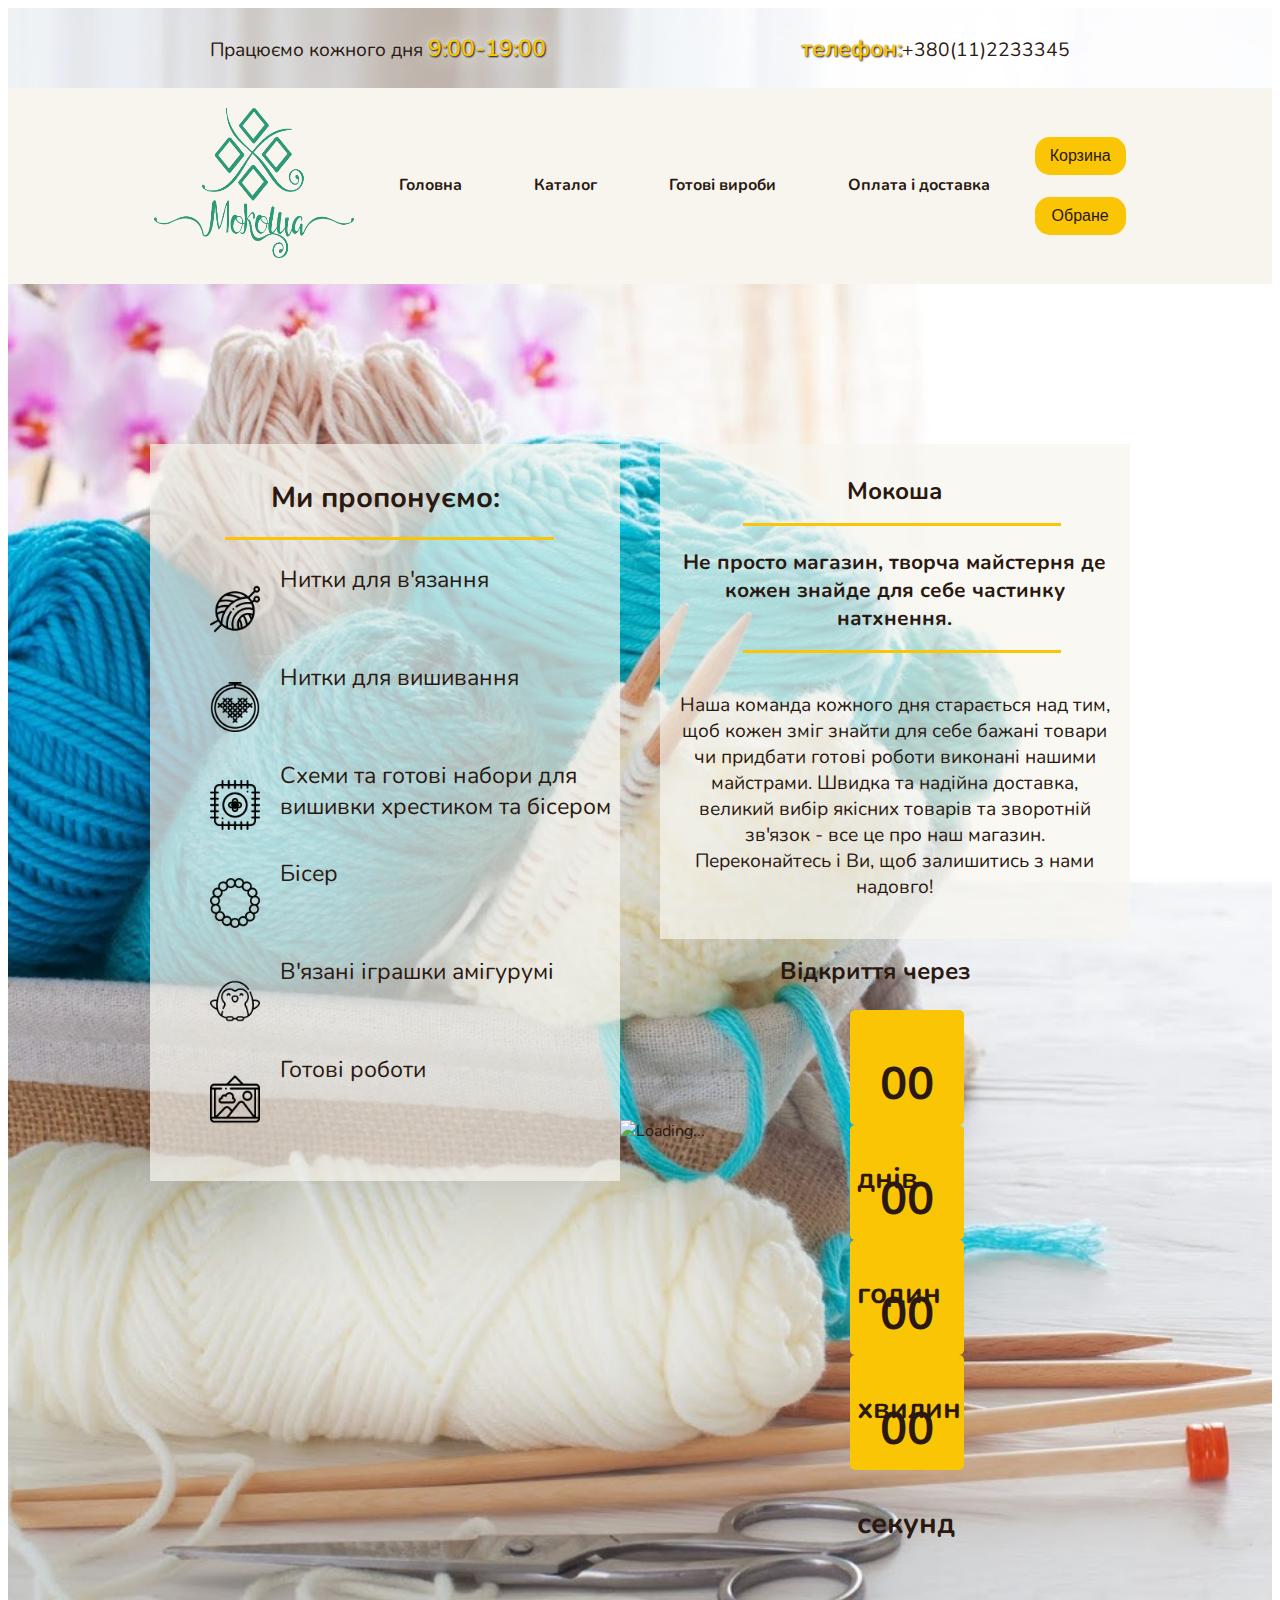
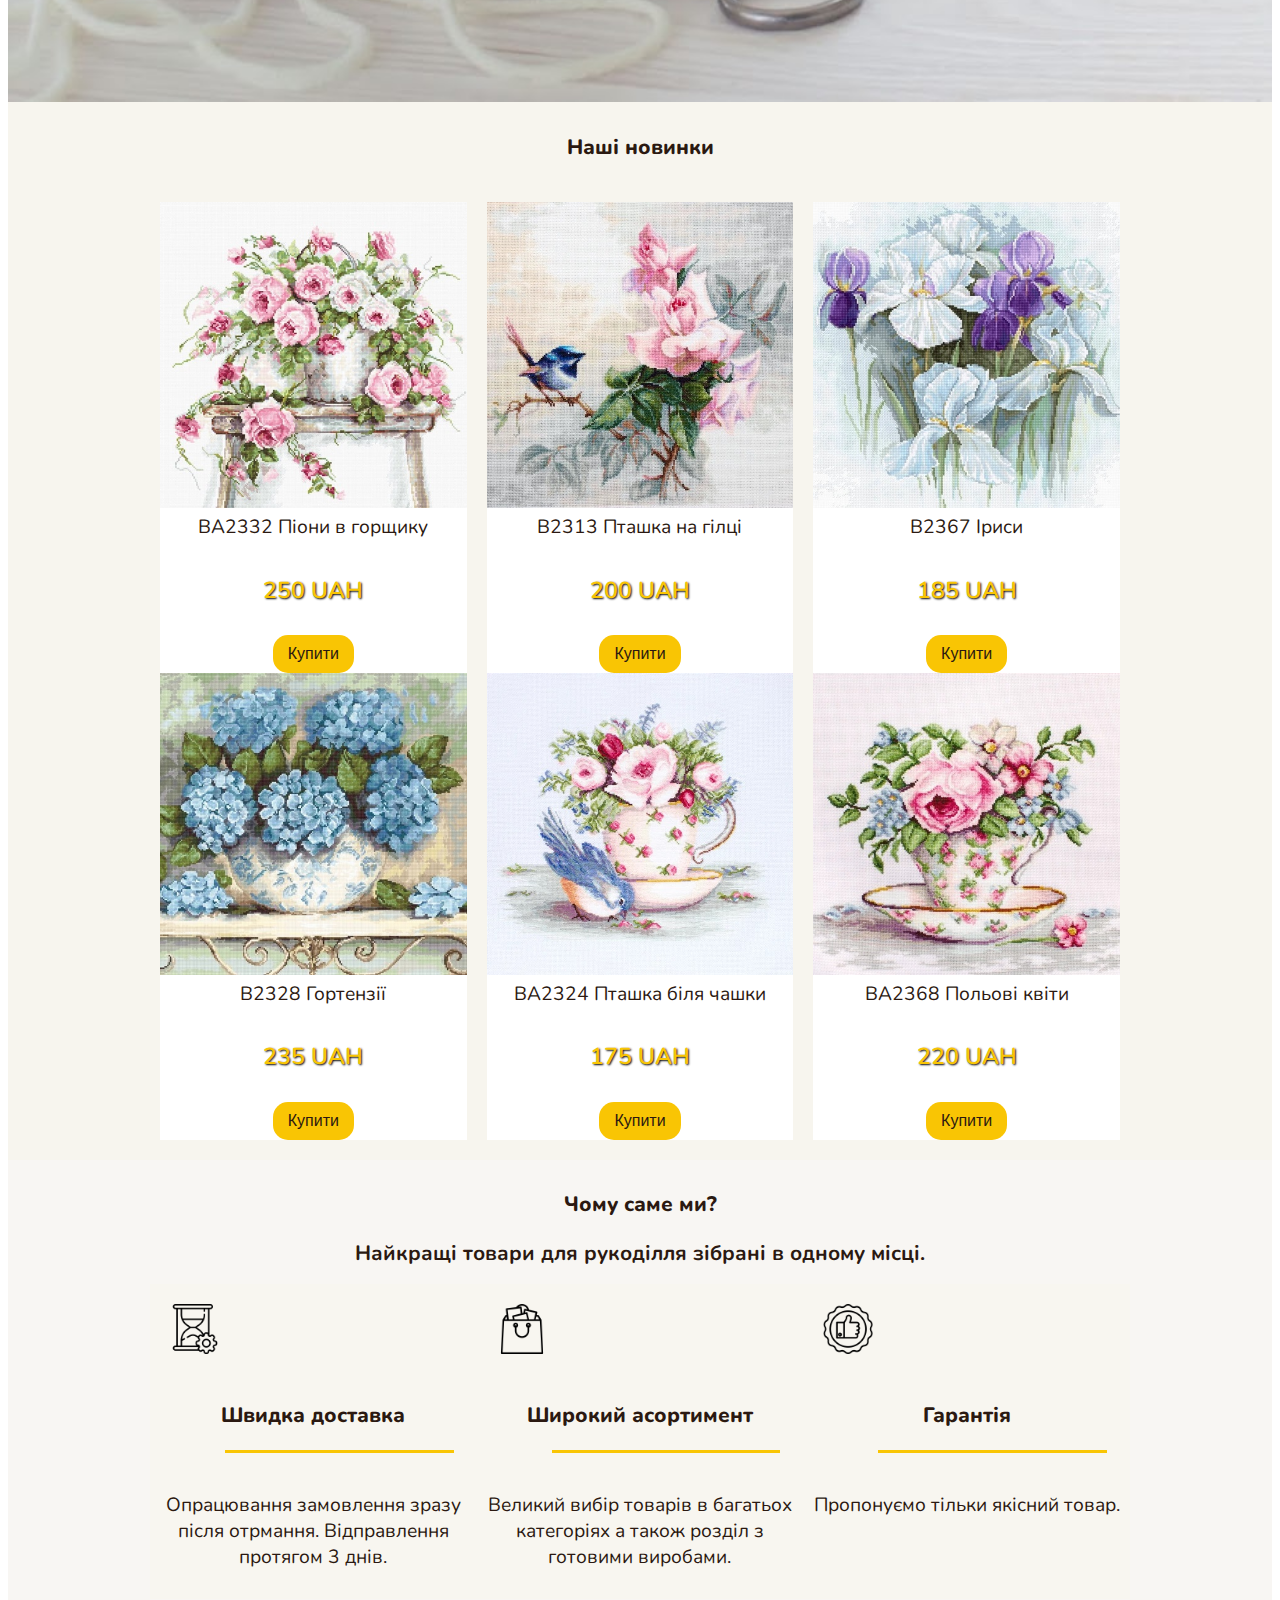
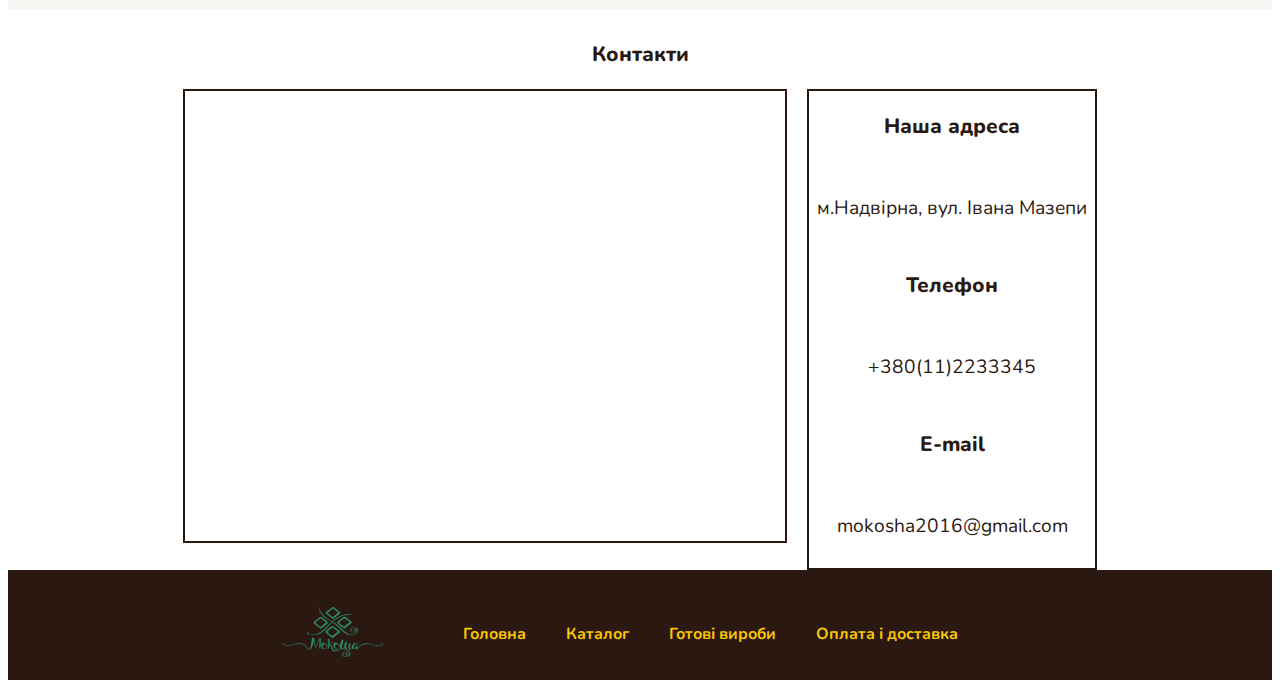
==== commit 8252317d: "Mokosha" ====
--- a/index.html
+++ b/index.html
@@ -156,7 +156,7 @@
                         <button class="products-button"> Купити </button>
                     </div>
                     <div class="pictures">
-                        <img src="img/flower-red.jpg" alt="Маки" class="adaptive">
+                        <img src="img/cup.jpg" alt="Чашечка" class="adaptive">
                         <a href="notebook.html">BA2368 Польові квіти</a>
                         <p> <span class="selected">220 UAH </span></p>
                         <button class="products-button"> Купити </button>
--- a/css/index.css
+++ b/css/index.css
@@ -11,6 +11,7 @@
     max-width: 980px;
     margin: auto;
 }
+
 
 .subheader {
     background-image: url(../img/light-back.jpg);
@@ -217,6 +218,19 @@
     margin: 17px;
 }
 
+@media (min-width: 660px) {
+    ..textcols-left + .textcols-right {display: grid;
+        grid-template-columns: 1fr;
+}}
+@media (min-width: 900px) {
+    ..textcols-left + .textcols-right {display: grid;
+        grid-template-columns: 1fr 1fr;
+}}
+@media (min-width: 960px) {
+    ..textcols-left + .textcols-right {display: grid;
+        grid-template-columns: 1fr 1fr ;
+}}
+
 .crochet {
     display: flex;
     list-style-type: none;
@@ -240,6 +254,19 @@
     margin: 20px;
 }
 
+@media (min-width: 660px) {
+    .countdown-clock{display: grid;
+        grid-template-columns: 1fr;
+}}
+@media (min-width: 900px) {
+    .countdown-clock {display: grid;
+        grid-template-columns: 1fr;
+}}
+@media (min-width: 960px) {
+    .countdown-clockt {display: grid;
+        grid-template-columns: 1fr;
+}}
+
 #products-list{
  background-color: #F7F5EE;
  padding: 10px 0 20px 0;
@@ -267,6 +294,19 @@
     color: var(--main-color);
     font-size: 1.2em;
 }
+
+@media (min-width: 660px) {
+    .new-products {display: grid;
+        grid-template-columns: 1fr;
+}}
+@media (min-width: 900px) {
+    .new-products {display: grid;
+        grid-template-columns: 1fr 1fr;
+}}
+@media (min-width: 960px) {
+    .new-products {display: grid;
+        grid-template-columns: 1fr 1fr 1fr;
+}}
 
 h1 {
     color: var(--main-color);
@@ -311,6 +351,21 @@
    padding: 10px 0 10px 0;
 }
 
+@media (min-width: 660px) {
+    #why-us {display: flex;
+        flex-wrap: wrap;   
+}}
+@media (min-width: 900px) {
+    #why-us  {display: flex;
+        flex-wrap: wrap;
+        
+}}
+@media (min-width: 960px) {
+    #why-us  {display: flex;
+        flex-wrap: wrap;
+       
+}}
+
 .choose-us {
     display: grid;
     grid-template-columns: 1fr 1fr 1fr;
@@ -336,6 +391,19 @@
    
 }
 
+@media (min-width: 660px) {
+    #contacts {display: flex;
+        flex-wrap: wrap;
+}}
+@media (min-width: 900px) {
+    #contacts  {display: flex;
+        flex-wrap: wrap;
+}}
+@media (min-width: 960px) {
+    #contacts  {display: flex;
+        flex-wrap: wrap;
+}}
+
 #last-info {
     background-color: var(--main-color);
     background-size: cover;
@@ -351,6 +419,19 @@
     float: left;
     flex-direction: column;
 }
+
+@media (min-width: 660px) {
+    #last-info {display: flex;
+        flex-wrap: wrap;
+}}
+@media (min-width: 900px) {
+    #last-info  {display: flex;
+        flex-wrap: wrap;
+}}
+@media (min-width: 960px) {
+    #last-info  {display: flex;
+        flex-wrap: wrap;
+}}
 
 .infobox {
     display: flex;
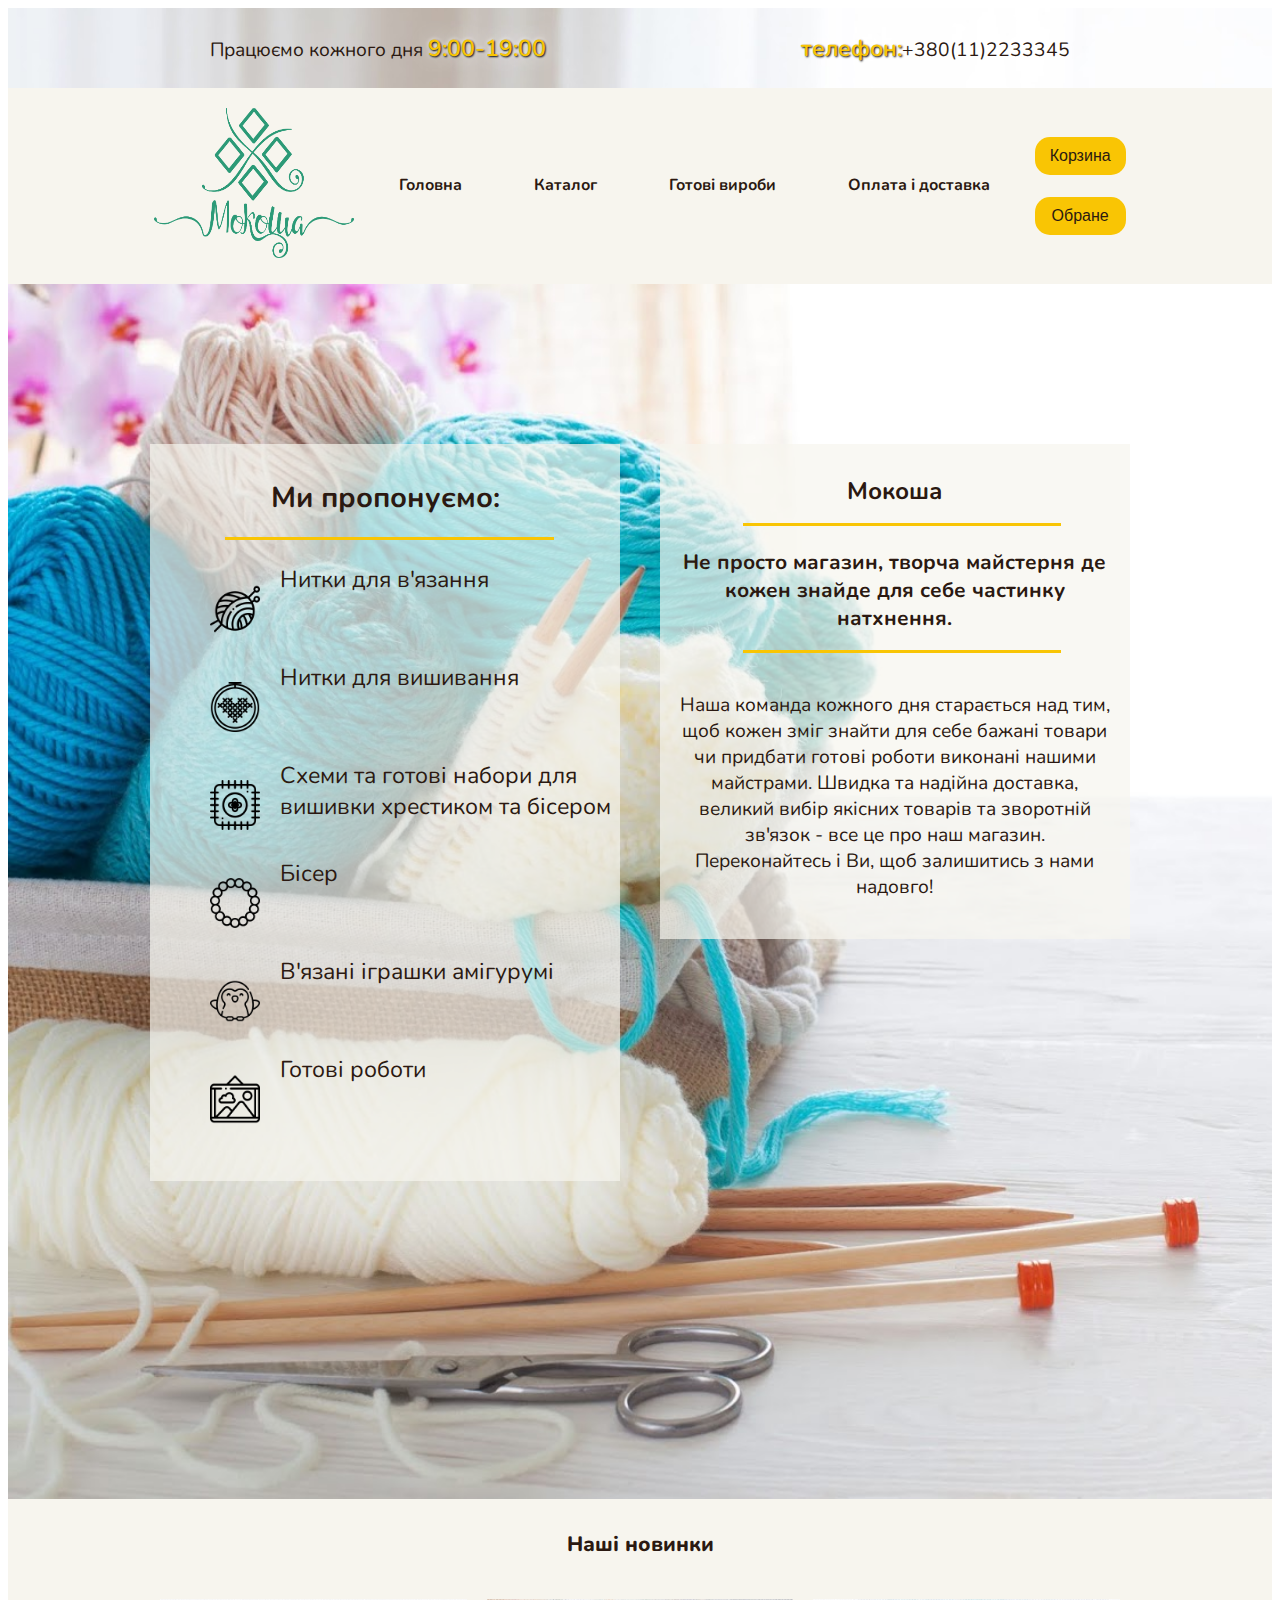
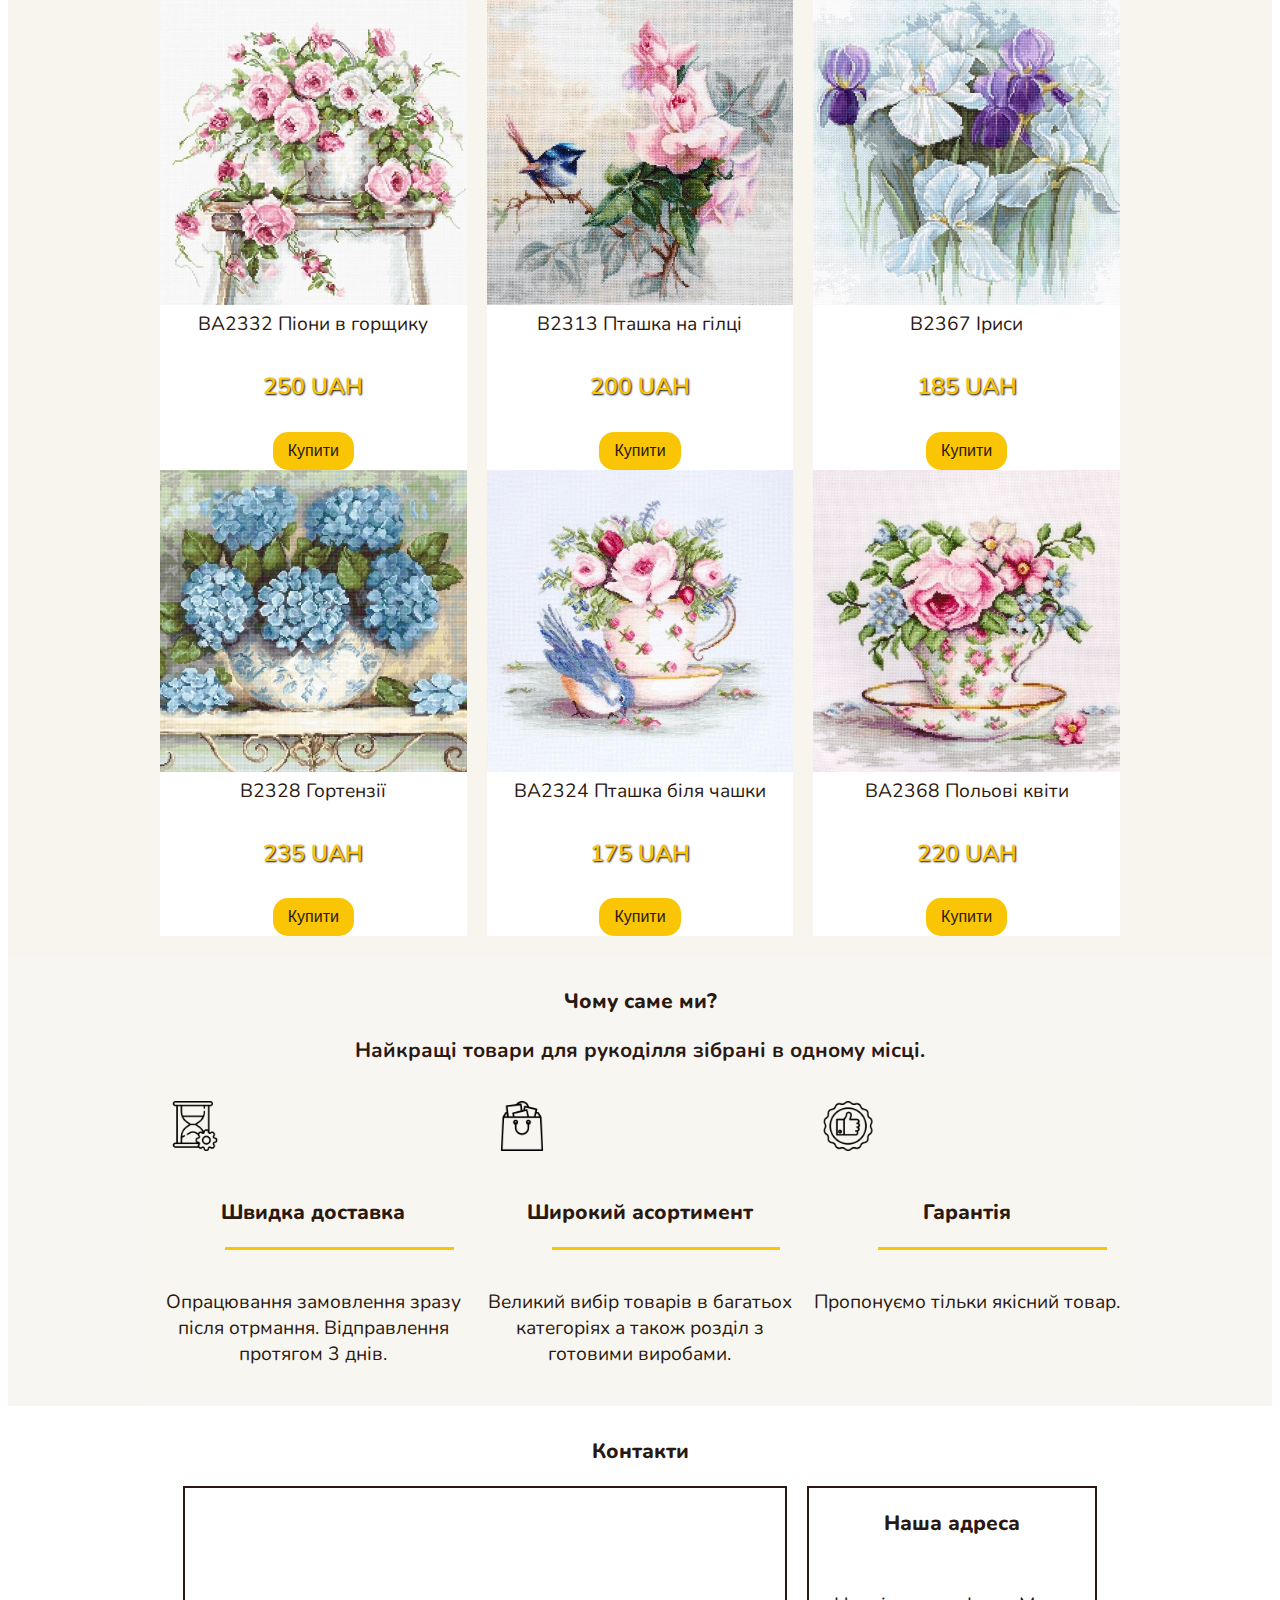
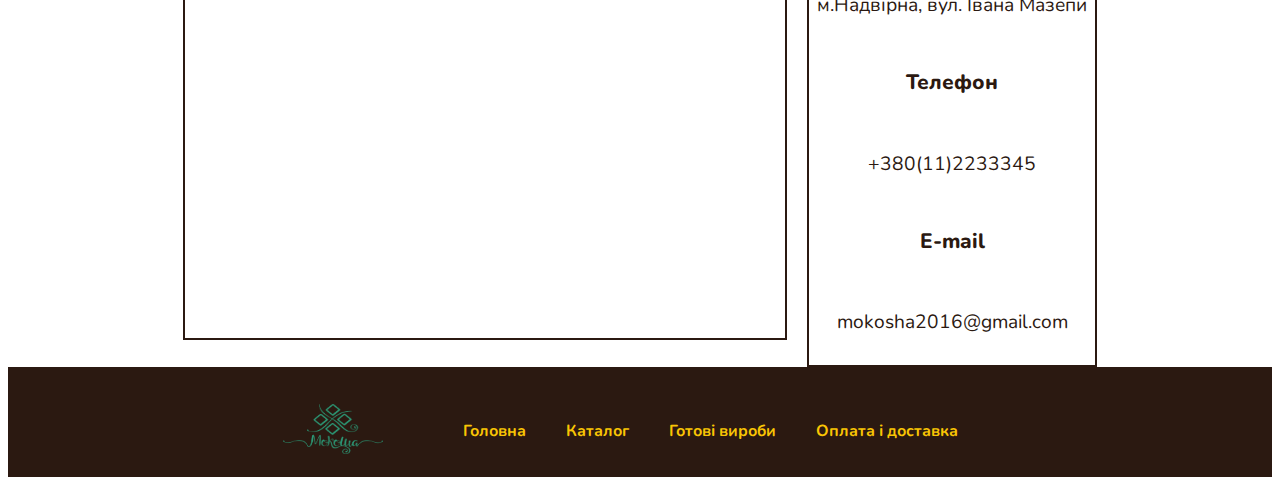
==== commit 66e2c05f: "Mokosha" ====
--- a/index.html
+++ b/index.html
@@ -30,15 +30,15 @@
                 <div class="navbar">
                     <div class="underline">
                         <ul class="menu-list">
-                            <li><a href="#головна">Головна</a></li>
-                            <li><a href="#каталог">Каталог</a></li>
-                            <li><a href="#готові_вироби">Готові вироби</a></li>
-                            <li><a href="payment.html" target="_blank">Оплата і доставка</a></li>
+                            <li><a href="index.html" target="_parent">Головна</a></li>
+                            <li><a href="catalog.html" target="_parent">Каталог</a></li>
+                            <li><a href="ready-made.html" target="_parent">Готові вироби</a></li>
+                            <li><a href="payment.html" target="_parent">Оплата і доставка</a></li>
                         </ul>
                     </div>
                 </div>
                 <div class="controls">
-                    <button class="btn">Корзина</button> </br>
+                    <button class="btn">Корзина</button> <br>
                     <button class="btn">Обране</button>
                 </div>
             </nav>
@@ -97,28 +97,6 @@
                         Переконайтесь і Ви, щоб залишитись з нами надовго!
                     </p>
                 </div>
-                <h1>Відкриття через</h1>
-                <div class="countdown-clock">
-                    <div id="countdown">
-                        <div class="time">
-                            <h2 id="days">00</h2>
-                            <small>днів</small>
-                        </div>
-                        <div class="time">
-                            <h2 id="hours">00</h2>
-                            <small>годин</small>
-                        </div>
-                        <div class="time">
-                            <h2 id="minutes">00</h2>
-                            <small>хвилин</small>
-                        </div>
-                        <div class="time">
-                            <h2 id="seconds">00</h2>
-                            <small>секунд</small>
-                        </div>
-                    </div>
-               </div>
-                <img src="./img/spinner.gif" alt="Loading..." id="loading" class="loading" />
             </div>
         </div>
         <section id="products-list">
@@ -178,14 +156,14 @@
                     </div>
                     <div class="column2">
                         <div class="center-icon"><img class="icon" src="img/shopping-bag.png" alt="Широкий асортимент"
-                            width="50px" height="50px"></div>
+                                width="50px" height="50px"></div>
                         <h3>Широкий асортимент</h3>
                         <div class="divider"></div>
                         <p>Великий вибір товарів в багатьох категоріях а також розділ з готовими виробами.</p>
                     </div>
                     <div class="column3">
-                        <div class="center-icon"><img class="icon" src="img/badge.png" alt="Гарантія"
-                            width="50px" height="50px"></div>
+                        <div class="center-icon"><img class="icon" src="img/badge.png" alt="Гарантія" width="50px"
+                                height="50px"></div>
                         <h3>Гарантія</h3>
                         <div class="divider"></div>
                         <p>Пропонуємо тільки якісний товар.</p>
@@ -222,9 +200,9 @@
                 <div class="infobox">
                     <ul>
                         <a href="payment.html">Оплата і доставка</a>
-                        <a href="#готові_вироби">Готові вироби</a>
-                        <a href="#каталог">Каталог</a>
-                        <a href="#головна">Головна</a>
+                        <a href="ready-made.html">Готові вироби</a>
+                        <a href="catalog.html">Каталог</a>
+                        <a href="index.html">Головна</a>
                     </ul>
                 </div>
             </div>
--- a/css/index.css
+++ b/css/index.css
@@ -12,12 +12,10 @@
     margin: auto;
 }
 
-
 .subheader {
     background-image: url(../img/light-back.jpg);
     background-size: cover;
 }
-
 
 .info ul{
     list-style-type: none;
@@ -77,6 +75,22 @@
      display: flex;
  }
 }
+
+@media (min-width:750px){
+    header nav .navbar {
+        display: flex;
+        justify-content: space-between;
+    align-items: center;
+    }
+   }
+
+@media (min-width:750px){
+    header .controls .btn {
+        display: flex;
+        margin: auto;
+        width: 100%!important;
+    }
+   }
 
  ul .menu-list {
     padding: 0 0 0 0;
@@ -462,40 +476,5 @@
     background: rgba(247,245,238,0.5);
 }
 
-#countdown {
-    justify-content: space-around;
-}
-
-.countdown-clock {
-    display: flex;
-    flex-direction: row;
-    justify-content: space-around;
-    flex-wrap: wrap;
-    padding: 7px 0 5px 30px;
-}
-
-.countdown-clock div {
-    color: var(--main-color);
-    width: 100px;
-    height: 105px;
-    border-radius: 5px;
-    font-size: 35px;
-    font-weight: 700;
-    margin-left: 10px;
-    margin-right: 10px;
- }
-
- .small {
-     display: block;
-     align-items: center;
- }
-
- .time {
-     width: 10px;
-     height: 20px;
- }
- 
- .time {
-     padding: 5px 7px;
-     background-color: #F9C504
- }+
+ 